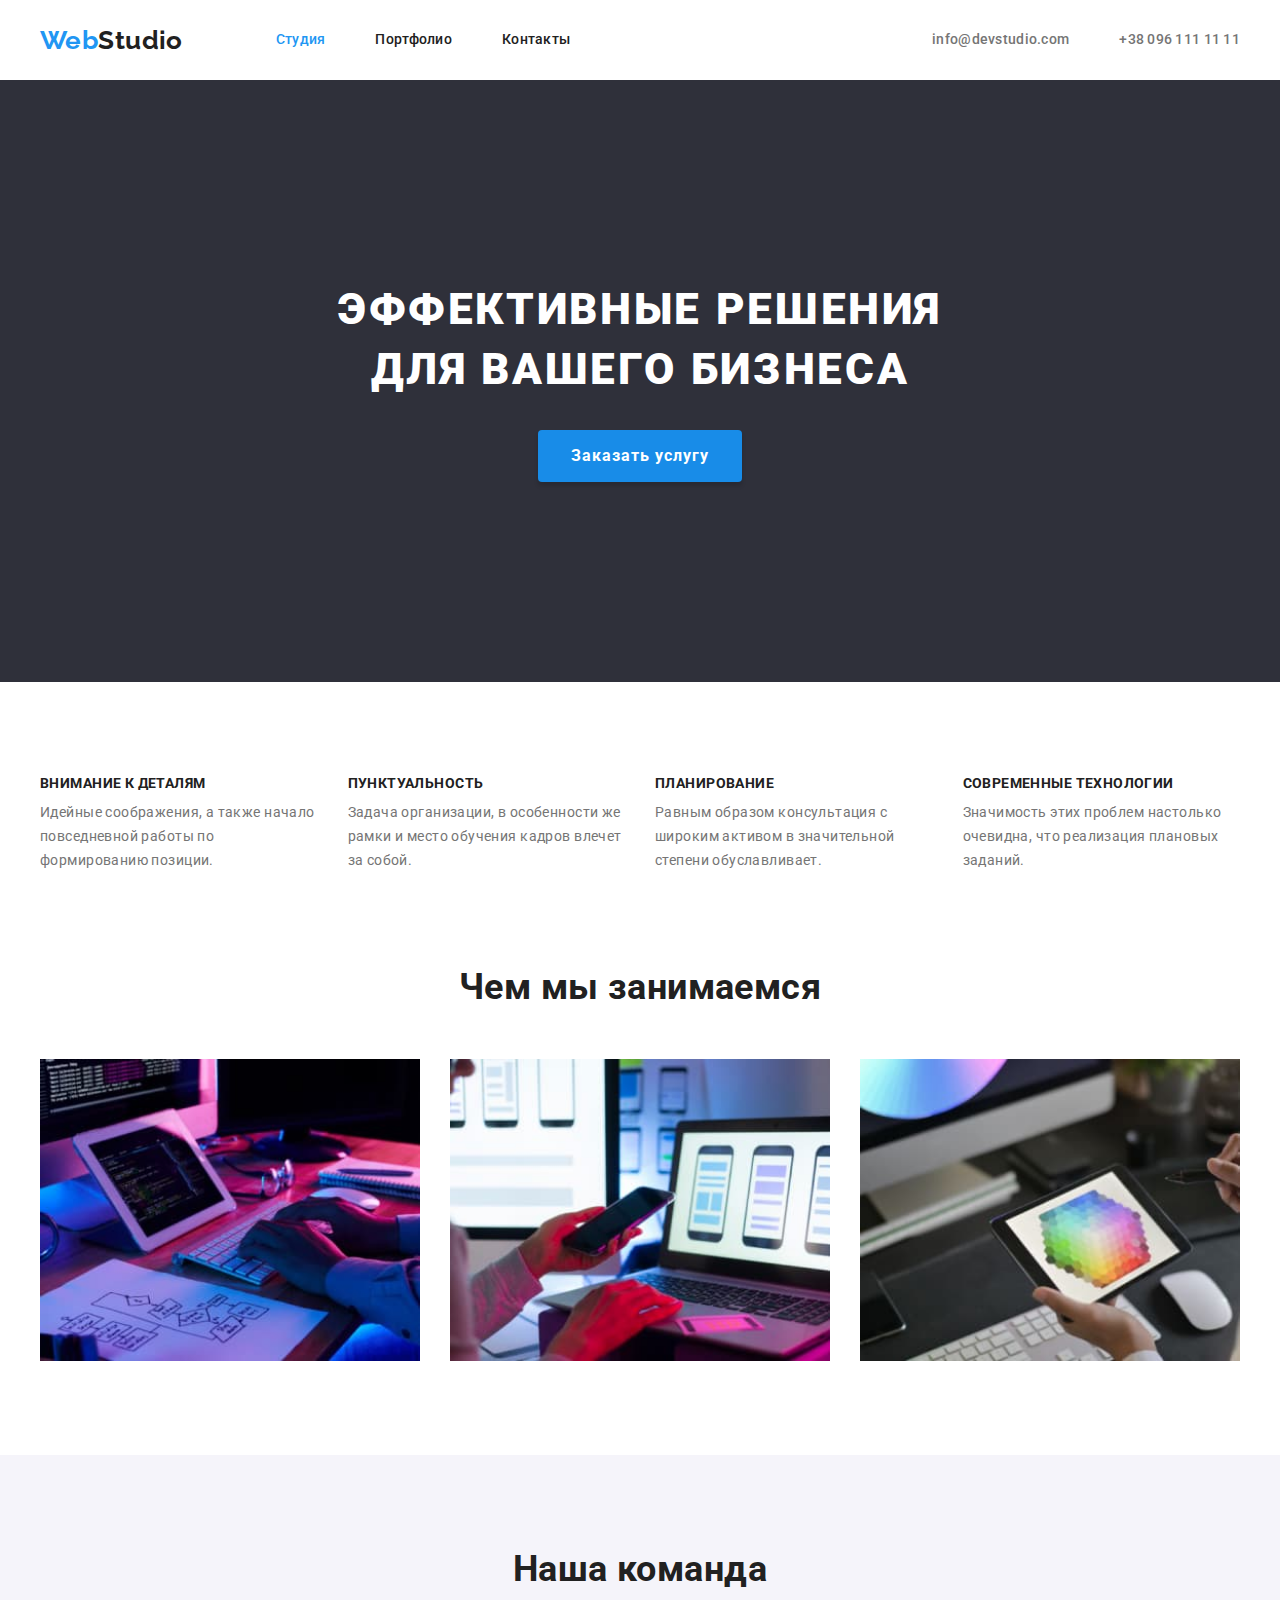
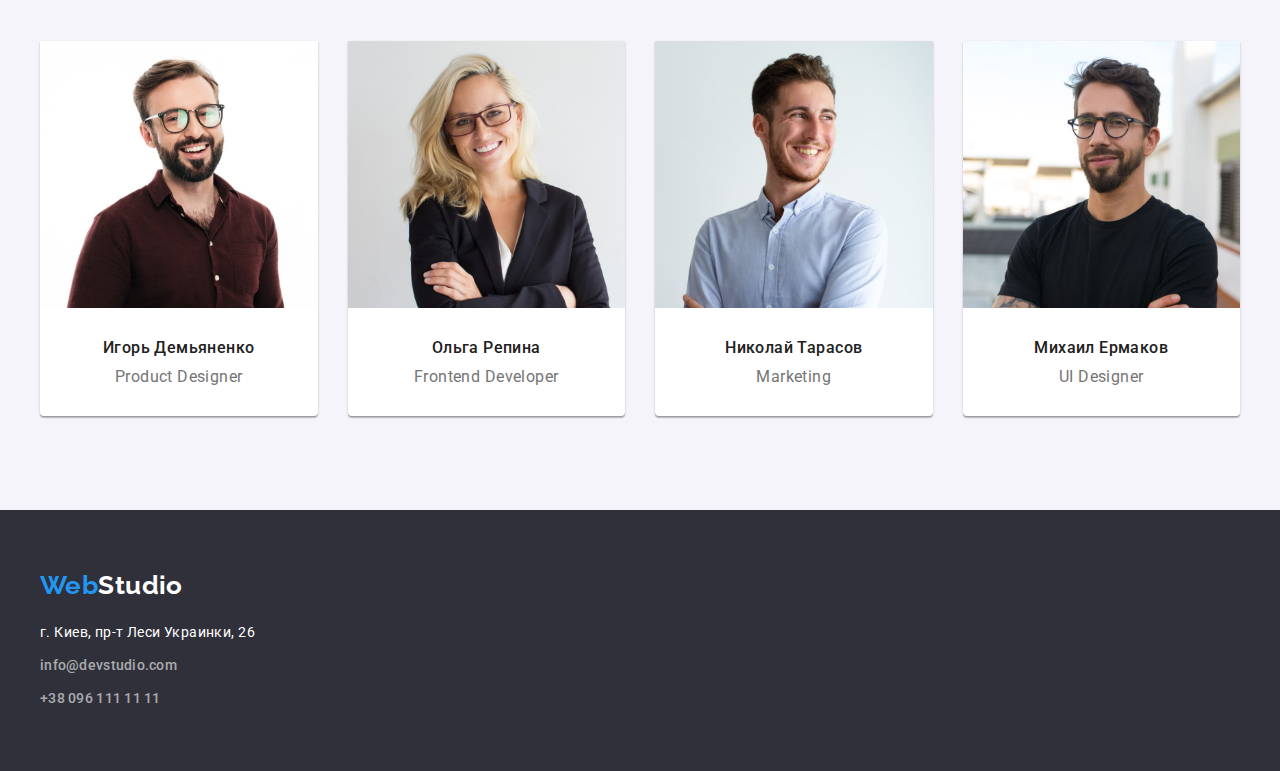
==== index.html @ 7bc61f2e "Initial commit" ====
<!DOCTYPE html>
<html lang="ru">
  <head>
    <meta charset="UTF-8" />
    <meta http-equiv="X-UA-Compatible" content="IE=edge" />
    <meta name="viewport" content="width=device-width, initial-scale=1.0" />
    <title>WebStudio</title>
    <link
      rel="stylesheet"
      href="https://fonts.googleapis.com/css2?family=Raleway:wght@700&family=Roboto:wght@400;500;700;900&display=swap"
    />
    <link
      rel="stylesheet"
      href="https://cdnjs.cloudflare.com/ajax/libs/modern-normalize/1.1.0/modern-normalize.min.css"
    />

    <link rel="stylesheet" href="./css/styles.css" />
  </head>

  <body>
    <!-- Шапка сайта -->
    <header>
      <div class="container main-container">
        <nav class="main-nav">
          <a class="logo" href="./index.html"><span>Web</span>Studio</a>

          <ul class="site-nav list">
            <li class="item"><a class="link pointer studio" href="./index.html">Студия</a></li>
            <li class="item">
              <a class="link pointer" href="./portfolio.html">Портфолио</a>
            </li>
            <li class="item"><a class="link pointer" href="">Контакты</a></li>
          </ul>
        </nav>

        <ul class="auth-nav list">
          <li class="item">
            <a class="link pointer" href="mailto:info@devstudio.com">info@devstudio.com</a>
          </li>
          <li class="item">
            <a class="link pointer" href="tel:+380961111111">+38 096 111 11 11</a>
          </li>
        </ul>
      </div>
    </header>

    <main>
      <!-- Герой -->
      <section class="hero section">
        <div class="container">
          <h1 class="hero-title">Эффективные решения для вашего бизнеса</h1>
          <button class="button pointer button-order" type="button">Заказать услугу</button>
        </div>
      </section>

      <!-- Особенности нашей работы -->
      <section class="section-features section">
        <div class="container">
          <h2 class="section-title visually-hidden">Особенности нашей работы</h2>
          <ul class="features list list-container">
            <li class="features-container">
              <h3 class="features-title">Внимание к деталям</h3>
              <p class="features-text">
                Идейные соображения, а также начало повседневной работы по формированию позиции.
              </p>
            </li>
            <li class="features-container">
              <h3 class="features-title">Пунктуальность</h3>
              <p class="features-text">
                Задача организации, в особенности же рамки и место обучения кадров влечет за собой.
              </p>
            </li>
            <li class="features-container">
              <h3 class="features-title">Планирование</h3>
              <p class="features-text">
                Равным образом консультация с широким активом в значительной степени обуславливает.
              </p>
            </li>
            <li class="features-container">
              <h3 class="features-title">Современные технологии</h3>
              <p class="features-text">
                Значимость этих проблем настолько очевидна, что реализация плановых заданий.
              </p>
            </li>
          </ul>
        </div>
      </section>

      <!-- Чем мы занимаемся -->
      <section class="section-activity section">
        <div class="container">
          <h2 class="section-title">Чем мы занимаемся</h2>
          <ul class="list activity-list">
            <li class="img-activity">
              <img
                src="./images/about/foto-1.jpg"
                alt="Человек печатает код на ноутбуке"
                width="370"
                height="294"
              />
            </li>
            <li class="img-activity">
              <img
                src="./images/about/foto-2.jpg"
                alt="Человек разрабатывает дизайн для мобильных приложений"
                width="370"
                height="294"
              />
            </li>
            <li class="img-activity">
              <img
                src="./images/about/foto-3.jpg"
                alt="Человек выбирает цвет на палитре"
                width="370"
                height="294"
              />
            </li>
          </ul>
        </div>
      </section>

      <!-- Наша команда -->
      <section class="section-team section">
        <div class="container">
          <h2 class="section-title">Наша команда</h2>
          <ul class="team list list-team">
            <li class="team-card">
              <img
                class="team-img"
                src="./images/team/igor.jpg"
                alt="Игорь Демьяненко"
                width="270"
                height="260"
              />
              <h3 class="team-title">Игорь Демьяненко</h3>
              <p class="team-text" lang="en">Product Designer</p>
            </li>
            <li class="team-card">
              <img
                class="team-img"
                src="./images/team/olga.jpg"
                alt="Ольга Репина"
                width="270"
                height="260"
              />
              <h3 class="team-title">Ольга Репина</h3>
              <p class="team-text" lang="en">Frontend Developer</p>
            </li>
            <li class="team-card">
              <img
                class="team-img"
                src="./images/team/nikolay.jpg"
                alt="Николай Тарасов"
                width="270"
                height="260"
              />
              <h3 class="team-title">Николай Тарасов</h3>
              <p class="team-text" lang="en">Marketing</p>
            </li>
            <li class="team-card">
              <img
                class="team-img"
                src="./images/team/mihail.jpg"
                alt="Михаил Ермаков"
                width="270"
                height="260"
              />
              <h3 class="team-title">Михаил Ермаков</h3>
              <p class="team-text" lang="en">UI Designer</p>
            </li>
          </ul>
        </div>
      </section>
    </main>
    <!-- Футер -->
    <footer class="footer">
      <div class="container">
        <a class="logo footer" href="./index.html"><span>Web</span>Studio</a>
        <address>
          <ul class="list">
            <li class="list-item">
              <a
                class="link pointer footer-adress"
                href="https://goo.gl/maps/1aV7GLh5moSTKQaL6"
                target="_blank"
                rel="noopener noreferrer"
                >г. Киев, пр-т Леси Украинки, 26</a
              >
            </li>
            <li class="auth-nav list-item">
              <a class="link pointer footer-mail" href="mailto:info@devstudio.com"
                >info@devstudio.com</a
              >
            </li>
            <li class="auth-nav list-item">
              <a class="link pointer footer-tel" href="tel:+380961111111">+38 096 111 11 11</a>
            </li>
          </ul>
        </address>
      </div>
    </footer>
  </body>
</html>
---- css/styles.css ----
reset html {
    box-sizing: border-box;
}

*,
*::after,
*::before {
    box-sizing: inherit;
}

/* Стили для обнуления верхних отступов у элементов */
h1,
h2,
h3,
h4,
h5,
h6,
p {
    margin-top: 0;
}

/* Класс для обнуления базовых свойств у списков (ul) */
.list {
    list-style: none;
    padding-left: 0;
    margin: 0;
}

/* Класс для обнуления базовых свойств у ссылок */
.link {
    text-decoration: none;
    color: inherit;
}

/* Свойства для корректного отображения картинок */
img {
    display: block;
    width: 100%;
    height: auto;
}

/* Свойства для обнуления курсива у address */

address {
    font-style: inherit;
}



:root {
    --brand-color: #2196F3;
    --background-color: #ffffff;
    --text-color: #212121;
    --paragraph-color: #757575;
}

body {
    color: var(--text-color);
    background-color: var(--background-color);
    font-family: Roboto, sans-serif;
    font-size: 14px;
    letter-spacing: 0.03em;
}

.visually-hidden {
  position: absolute;
  width: 1px;
  height: 1px;
  margin: -1px;
  border: 0;
  padding: 0;
  
  white-space: nowrap;
  clip-path: inset(100%);
  clip: rect(0 0 0 0);
  overflow: hidden;
}

.container {
    margin-left: auto;
    margin-right: auto;
    width: 1200px;    
    padding-left: 15px;
    padding-right: 15px;
}

/* Navigation */
.link,
.logo {
    text-decoration: none;
}

.logo > span {
    color: var(--brand-color)
}

.logo {
    color: var(--text-color);

    font-family: Raleway, sans-serif;
    font-weight: 700;
    font-size: 26px;
    line-height: 1.19;
}

.main-nav .logo {
    margin-right: 93px;
}

.site-nav,
.auth-nav {
    display: flex;
}

.auth-nav {
    margin-left: auto;
}

.site-nav .item,
.auth-nav .item {
    margin-right: 50px;
}

.site-nav .item:last-child,
.auth-nav .item:last-child {
    margin-right: 0;
}

.main-nav,
.main-container {
    display: flex;
    align-items: center;
}

.main-container {
    align-items: center;
}


.site-nav .link,
.auth-nav .link {
    color: var(--text-color);

    font-weight: 500;
    line-height: 1.14;
    letter-spacing: 0.02em;
}

.site-nav .link,
.auth-nav .link {
    display: block;
    padding-top: 32px;
    padding-bottom: 32px;
}

.auth-nav .link {
    color: var(--paragraph-color);
}

.site-nav .studio {
    color: var(--brand-color)
}

.site-nav .link:hover,
.site-nav .link:focus,
.auth-nav .link:hover,
.auth-nav .link:focus {
    color: var(--brand-color)
}


/* Section Hero */
.section {
    padding-top: 94px;
    padding-bottom: 94px;
}

.hero {
    color: var(--background-color);
    background-color: #2F303A;
    text-align: center;
    padding: 200px 0;
}

.hero-title {
    padding-bottom: 0;
    width: 693px;
    margin-left: auto;
    margin-right: auto;
    margin-top: 0;
    margin-bottom: 30px;

    font-weight: 900;
    font-size: 44px;
    line-height: 1.36;
    letter-spacing: 0.06em;
    text-transform: uppercase;
}

.hero .button:hover,
.hero .button:focus {
    background-color: var(--brand-color);
}

.button-order {
    font-family: inherit;
    font-weight: 700;
    font-size: 16px;
    line-height: 1.87;
    display: flex;
    align-items: center;
    text-align: center;
    letter-spacing: 0.06em;
    color: var(--background-color);
    background-color: #188CE8;

    box-shadow: 0px 4px 4px rgba(0, 0, 0, 0.15);
    border-radius: 4px;

    padding: 10px 32px;
    display: inline-block;
    border: 1px solid transparent;
}


.button:focus,
.button:hover {
    cursor: pointer;
}

/* Section features*/
.fetures.list {
    display: flex;
    flex-wrap: wrap;
}

.features-container {
    margin-right: 30px;
    width: calc((100% - 90px) / 4);
}

.list-container {
    display: flex;
    align-items: center;
}

.features-container:nth-child(4n) {
    margin-right: 0;
}

.section-title {
    color: var(--text-color);
    font-weight: 700;
    font-size: 36px;
    line-height: 1.16;
    text-align: center;

    margin-top: 0;
    margin-bottom: 50px;
}

.features-title {
    font-size: 14px;
    font-weight: 700;
    line-height: 1.14;
    text-transform: uppercase;

    margin-top: 0;
    margin-bottom: 10px;
}

.features-text {
    color: var(--paragraph-color);
    line-height: 1.71;

    margin-top: 0;
    margin-bottom: 0;
}

/* Section activity */
.section-activity {
    padding-top: 0;
    padding-bottom: 94px;
}

.activity-list {
    display: flex;
    flex-wrap: wrap;
}

.img-activity {
    margin-right: 30px;
    width: calc((100% - 60px) / 3);
}

.img-activity:nth-child(3n) {
    margin-right: 0;
}

/* Section Team */
.section-team {
    background-color: #F5F4FA;
}

.list-team {
    display: flex;
    flex-wrap: wrap;
}

.team-card {
    margin-right: 30px;
    width: calc((100% - 90px) / 4);
    box-shadow: 0px 1px 3px rgba(0, 0, 0, 0.12), 0px 1px 1px rgba(0, 0, 0, 0.14), 0px 2px 1px rgba(0, 0, 0, 0.2);
    border-radius: 0px 0px 4px 4px;
    background: #FFFFFF;
}

.team-card:nth-child(4n) {
    margin-right: 0;
}

.team-text {
    color: var(--paragraph-color);
    font-size: 16px;
    line-height: 1.19;
    text-align: center;

    margin-top: 0;
    margin-bottom: 30px;
}

.team-title {
    font-weight: 500;
    font-size: 16px;
    line-height: 1.19;
    text-align: center;

    margin-top: 0;
    margin-bottom: 10px;
}

.team-img {
    margin-bottom: 30px;
}

/* Footer */
.footer {
    padding: 60px 0;
    background-color: #2F303A;
}

.list .footer-adress,
.list .footer-mail,
.list .footer-tel {
    font-style: normal;
    line-height: 1.71;
    display: inline-block;
    margin-bottom: 9px;
}

.logo.footer {
    color: var(--background-color);
    display: inline-block;
    padding: 0;
    margin-bottom: 20px;
}

.footer-adress {
    color: var(--background-color);
}

.list-item:not(:last-child) {
    margin-bottom: 9px;
}

.list-item .link {
    margin-bottom: 0;
}

.list-item .link {
    padding: 0;
}

.auth-nav .footer-tel,
.auth-nav .footer-mail {
    color: rgba(255, 255, 255, 0.6);
}


/* PORTFOLIO */
.site-nav .portfolio {
    color: var(--brand-color);
}

.portfolio .button {
    font-family: inherit;
    font-weight: 500;
     font-size: 16px;
    line-height: 1.62;
    text-align: center;
    color: var(--text-color);
    background-color: #F5F4FA;

    display: inline-block;
    border-radius: 4px;
    padding: 6px 22px;
    border: 1px solid transparent;
}

.portfolio .button:hover,
.portfolio .button:focus {
    background-color: var(--brand-color);
    color: var(--background-color);
}

.portfolio .all {
    color: var(--background-color);
    background-color: var(--brand-color);

    box-shadow: 0px 3px 1px rgba(0, 0, 0, 0.1), 0px 1px 2px rgba(0, 0, 0, 0.08), 0px 2px 2px rgba(0, 0, 0, 0.12);
    border-radius: 4px;
}

.portfolio-nav {
    display: flex;
    margin-bottom: 50px;
    justify-content: center;
}

.btn-container {
    margin-right: 8px;
}

.btn-container:last-child {
    margin-right: 0;
}

/* Section porfolio works */
.works-list {
    display: flex;
    flex-wrap: wrap;
}

.flex-element {
    width: calc((100% - 60px - 12px) / 3);
    height: 404px;
    margin-bottom: 30px;
    margin-right: 30px;
    border: 1px solid #EEEEEE;
}

.flex-element:nth-child(3n) {
    margin-right: 0;
}

.flex-element:nth-last-child(-n+3) {
    margin-bottom: 0;
} 

.works-img {
    margin-bottom: 20px;
}

.works-link {
    text-decoration: none;
}

.works-title {
    color: var(--text-color);
    font-weight: 700;
    font-size: 18px;
    line-height: 2.0;
    letter-spacing: 0.06em;

    margin-top: 0;
    margin-bottom: 4px;
    margin-left: 24px;
}

.works-text {
    color: var(--paragraph-color);
    font-size: 16px;
    line-height: 1.88;

    margin-top: 0;
    margin-bottom: 20px;
    margin-left: 24px;
}
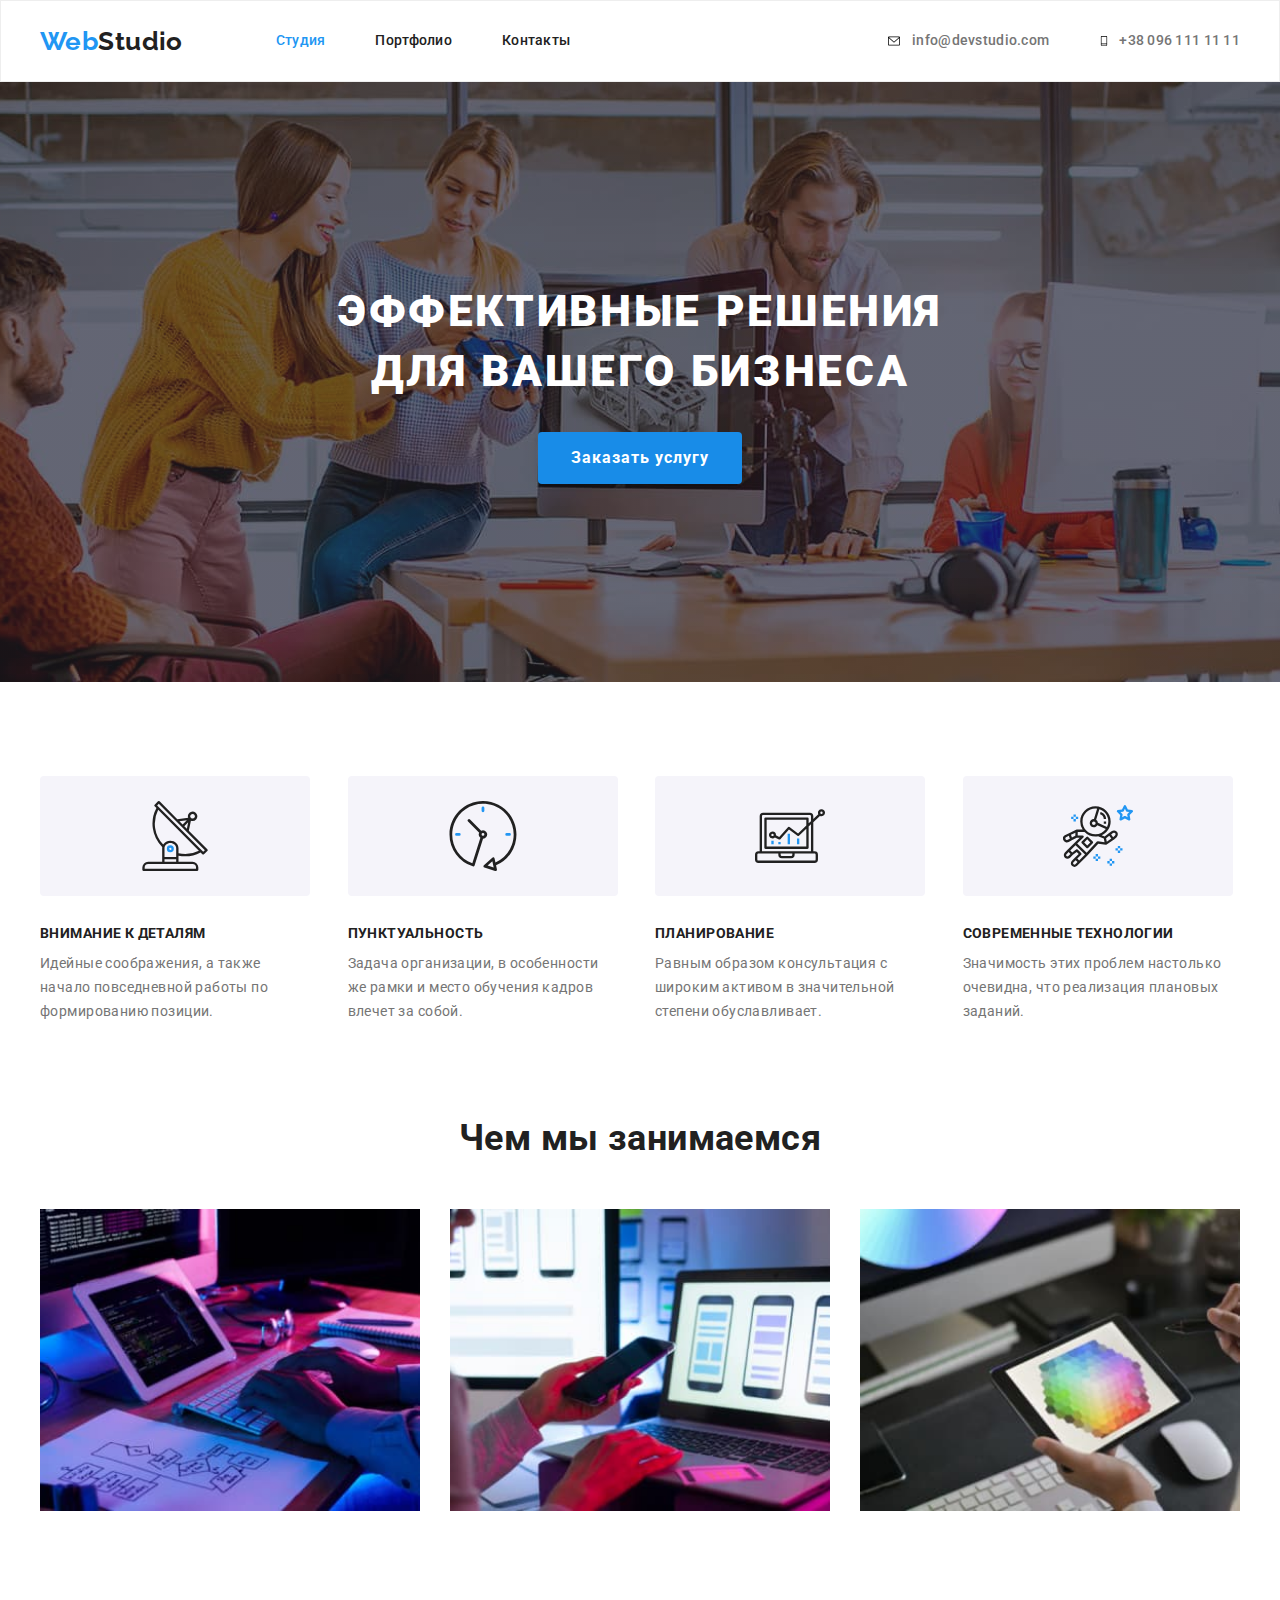
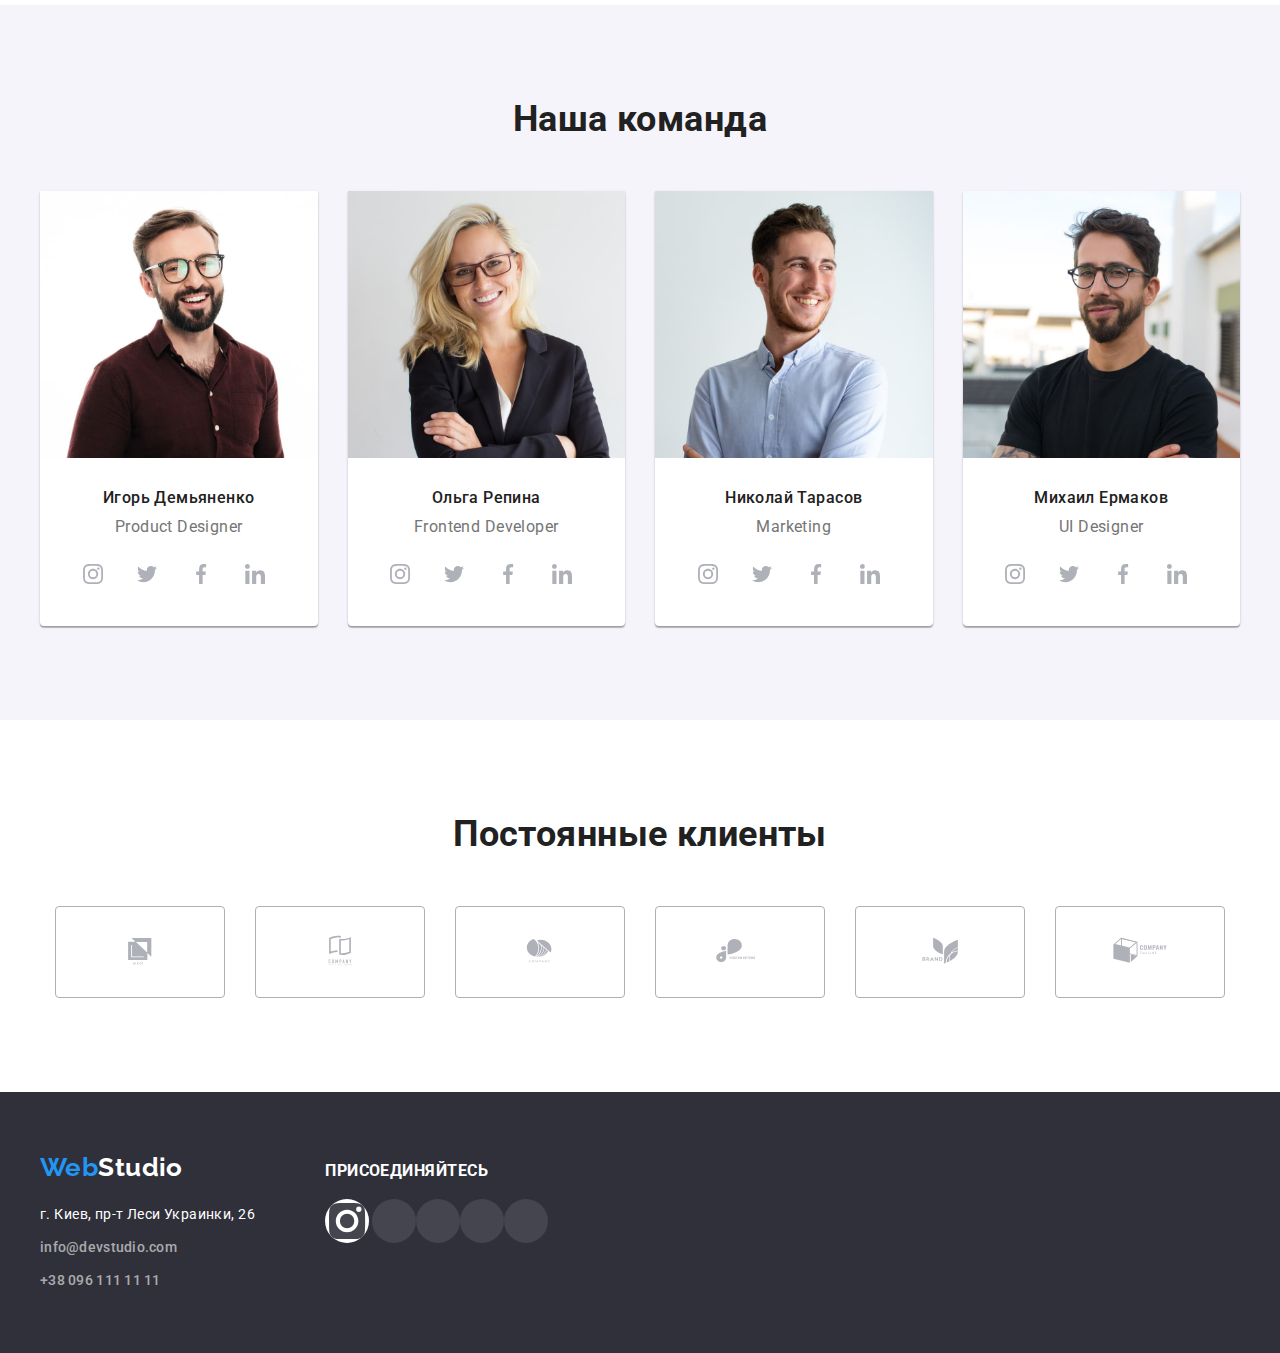
==== commit 16fbe5ee: "in process" ====
--- a/index.html
+++ b/index.html
@@ -19,7 +19,7 @@
 
   <body>
     <!-- Шапка сайта -->
-    <header>
+    <header class="header">
       <div class="container main-container">
         <nav class="main-nav">
           <a class="logo" href="./index.html"><span>Web</span>Studio</a>
@@ -35,10 +35,20 @@
 
         <ul class="auth-nav list">
           <li class="item">
-            <a class="link pointer" href="mailto:info@devstudio.com">info@devstudio.com</a>
+            <div class="header-icon">
+              <svg class="icon-header" width="16" height="12">
+                <use href="./images/sprite.svg#icon-envelope"></use>
+              </svg>
+              <a class="link pointer" href="mailto:info@devstudio.com">info@devstudio.com</a>
+            </div>
           </li>
           <li class="item">
-            <a class="link pointer" href="tel:+380961111111">+38 096 111 11 11</a>
+            <div class="header-icon">
+              <svg class="icon-header phone" width="10" height="16">
+                <use href="./images/sprite.svg#icon-phone"></use>
+              </svg>
+              <a class="link pointer" href="tel:+380961111111">+38 096 111 11 11</a>
+            </div>
           </li>
         </ul>
       </div>
@@ -58,30 +68,68 @@
         <div class="container">
           <h2 class="section-title visually-hidden">Особенности нашей работы</h2>
           <ul class="features list list-container">
-            <li class="features-container">
-              <h3 class="features-title">Внимание к деталям</h3>
-              <p class="features-text">
-                Идейные соображения, а также начало повседневной работы по формированию позиции.
-              </p>
-            </li>
-            <li class="features-container">
-              <h3 class="features-title">Пунктуальность</h3>
-              <p class="features-text">
-                Задача организации, в особенности же рамки и место обучения кадров влечет за собой.
-              </p>
-            </li>
-            <li class="features-container">
-              <h3 class="features-title">Планирование</h3>
-              <p class="features-text">
-                Равным образом консультация с широким активом в значительной степени обуславливает.
-              </p>
-            </li>
-            <li class="features-container">
-              <h3 class="features-title">Современные технологии</h3>
-              <p class="features-text">
-                Значимость этих проблем настолько очевидна, что реализация плановых заданий.
-              </p>
-            </li>
+            <div class="features-block">
+              <div class="icon-container">
+                <svg class="icon-features" width="70" height="70">
+                  <use href="./images/sprite.svg#icon-features-1"></use>
+                </svg>
+              </div>
+              <div class="text-container">
+                <li class="icon-attention features-container">
+                  <h3 class="features-title">Внимание к деталям</h3>
+                  <p class="features-text">
+                    Идейные соображения, а также начало повседневной работы по формированию позиции.
+                  </p>
+                </li>
+              </div>
+            </div>
+            <div class="features-block">
+              <div class="icon-container">
+                <svg class="icon-features" width="70" height="70">
+                  <use href="./images/sprite.svg#icon-features-2"></use>
+                </svg>
+              </div>
+              <div class="text-container">
+                <li class="icon-punctuality features-container">
+                  <h3 class="features-title">Пунктуальность</h3>
+                  <p class="features-text">
+                    Задача организации, в особенности же рамки и место обучения кадров влечет за
+                    собой.
+                  </p>
+                </li>
+              </div>
+            </div>
+            <div class="features-block">
+              <div class="icon-container">
+                <svg class="icon-features" width="70" height="70">
+                  <use href="./images/sprite.svg#icon-features-3"></use>
+                </svg>
+              </div>
+              <div class="text-container">
+                <li class="icon-planning features-container">
+                  <h3 class="features-title">Планирование</h3>
+                  <p class="features-text">
+                    Равным образом консультация с широким активом в значительной степени
+                    обуславливает.
+                  </p>
+                </li>
+              </div>
+            </div>
+            <div class="features-block">
+              <div class="icon-container">
+                <svg class="icon-features" width="70" height="70">
+                  <use href="./images/sprite.svg#icon-features-4"></use>
+                </svg>
+              </div>
+              <div class="text-container">
+                <li class="icon-technology features-container">
+                  <h3 class="features-title">Современные технологии</h3>
+                  <p class="features-text">
+                    Значимость этих проблем настолько очевидна, что реализация плановых заданий.
+                  </p>
+                </li>
+              </div>
+            </div>
           </ul>
         </div>
       </section>
@@ -134,7 +182,44 @@
               />
               <h3 class="team-title">Игорь Демьяненко</h3>
               <p class="team-text" lang="en">Product Designer</p>
-            </li>
+              <ul class="list social-list">
+                <div class="social-links">
+                  <svg class="icon-social" width="20" height="20">
+                    <use href="./images/sprite.svg#icon-instagram"></use>
+                  </svg>
+                  <li class="instagram" aria-label="instagram">
+                    <a href=""></a>
+                  </li>
+                </div>
+                <div class="social-links">
+                  <svg class="icon-social" width="20" height="20">
+                    <use href="./images/sprite.svg#icon-twitter"></use>
+                  </svg>
+                  <li class="twitter" aria-label="twitter">
+                    <a href=""></a>
+                  </li>
+                </div>
+                <div class="social-links">
+                  <svg class="icon-social" width="20" height="20">
+                    <use href="./images/sprite.svg#icon-facebook"></use>
+                  </svg>
+
+                  <li class="facebook" aria-label="facebook">
+                    <a href=""></a>
+                  </li>
+                </div>
+                <div class="social-links">
+                  <svg class="icon-social" width="20" height="20">
+                    <use href="./images/sprite.svg#icon-linkedin"></use>
+                  </svg>
+
+                  <li class="linkedin" aria-label="linkedin">
+                    <a href=""></a>
+                  </li>
+                </div>
+              </ul>
+            </li>
+
             <li class="team-card">
               <img
                 class="team-img"
@@ -145,58 +230,265 @@
               />
               <h3 class="team-title">Ольга Репина</h3>
               <p class="team-text" lang="en">Frontend Developer</p>
-            </li>
+              <ul class="list social-list">
+                <div class="social-links">
+                  <svg class="icon-social" width="20" height="20">
+                    <use href="./images/sprite.svg#icon-instagram"></use>
+                  </svg>
+
+                  <li class="instagram" aria-label="instagram">
+                    <a href=""></a>
+                  </li>
+                </div>
+                <div class="social-links">
+                  <svg class="icon-social" width="20" height="20">
+                    <use href="./images/sprite.svg#icon-twitter"></use>
+                  </svg>
+
+                  <li class="twitter" aria-label="twitter">
+                    <a href=""></a>
+                  </li>
+                </div>
+                <div class="social-links">
+                  <svg class="icon-social" width="20" height="20">
+                    <use href="./images/sprite.svg#icon-facebook"></use>
+                  </svg>
+                  <li class="facebook" aria-label="facebook">
+                    <a href=""></a>
+                  </li>
+                </div>
+                <div class="social-links">
+                  <svg class="icon-social" width="20" height="20">
+                    <use href="./images/sprite.svg#icon-linkedin"></use>
+                  </svg>
+
+                  <li class="linkedin" aria-label="linkedin">
+                    <a href=""></a>
+                  </li>
+                </div>
+              </ul>
+            </li>
+
             <li class="team-card">
               <img
                 class="team-img"
                 src="./images/team/nikolay.jpg"
-                alt="Николай Тарасов"
+                alt="Ольга Репина"
                 width="270"
                 height="260"
               />
               <h3 class="team-title">Николай Тарасов</h3>
               <p class="team-text" lang="en">Marketing</p>
-            </li>
+              <ul class="list social-list">
+                <div class="social-links">
+                  <svg class="icon-social" width="20" height="20">
+                    <use href="./images/sprite.svg#icon-instagram"></use>
+                  </svg>
+
+                  <li class="instagram" aria-label="instagram">
+                    <a href=""></a>
+                  </li>
+                </div>
+                <div class="social-links">
+                  <svg class="icon-social" width="20" height="20">
+                    <use href="./images/sprite.svg#icon-twitter"></use>
+                  </svg>
+
+                  <li class="twitter" aria-label="twitter">
+                    <a href=""></a>
+                  </li>
+                </div>
+                <div class="social-links">
+                  <svg class="icon-social" width="20" height="20">
+                    <use href="./images/sprite.svg#icon-facebook"></use>
+                  </svg>
+                  <li class="facebook" aria-label="facebook">
+                    <a href=""></a>
+                  </li>
+                </div>
+                <div class="social-links">
+                  <svg class="icon-social" width="20" height="20">
+                    <use href="./images/sprite.svg#icon-linkedin"></use>
+                  </svg>
+
+                  <li class="linkedin" aria-label="linkedin">
+                    <a href=""></a>
+                  </li>
+                </div>
+              </ul>
+            </li>
+
             <li class="team-card">
               <img
                 class="team-img"
                 src="./images/team/mihail.jpg"
-                alt="Михаил Ермаков"
+                alt="Ольга Репина"
                 width="270"
                 height="260"
               />
               <h3 class="team-title">Михаил Ермаков</h3>
               <p class="team-text" lang="en">UI Designer</p>
-            </li>
+              <ul class="list social-list">
+                <div class="social-links">
+                  <svg class="icon-social" width="20" height="20">
+                    <use href="./images/sprite.svg#icon-instagram"></use>
+                  </svg>
+
+                  <li class="instagram" aria-label="instagram">
+                    <a href=""></a>
+                  </li>
+                </div>
+                <div class="social-links">
+                  <svg class="icon-social" width="20" height="20">
+                    <use href="./images/sprite.svg#icon-twitter"></use>
+                  </svg>
+
+                  <li class="twitter" aria-label="twitter">
+                    <a href=""></a>
+                  </li>
+                </div>
+                <div class="social-links">
+                  <svg class="icon-social" width="20" height="20">
+                    <use href="./images/sprite.svg#icon-facebook"></use>
+                  </svg>
+                  <li class="facebook" aria-label="facebook">
+                    <a href=""></a>
+                  </li>
+                </div>
+                <div class="social-links">
+                  <svg class="icon-social" width="20" height="20">
+                    <use href="./images/sprite.svg#icon-linkedin"></use>
+                  </svg>
+
+                  <li class="linkedin" aria-label="linkedin">
+                    <a href=""></a>
+                  </li>
+                </div>
+              </ul>
+            </li>
+          </ul>
+        </div>
+      </section>
+
+      <!-- Section regular customers -->
+      <section class="section-customers section">
+        <div class="container">
+          <h2 class="section-title">Постоянные клиенты</h2>
+          <ul class="list">
+            <div class="customers-all">
+              <div class="customers-block">
+                <li class="customers">
+                  <svg class="icon-customers" width="106" height="60">
+                    <use href="./images/sprite.svg#icon-customers-1"></use>
+                  </svg>
+                  <a href=""></a>
+                </li>
+              </div>
+
+              <div class="customers-block">
+                <li class="customers">
+                  <svg class="icon-customers" width="106" height="60">
+                    <use href="./images/sprite.svg#icon-customers-2"></use>
+                  </svg>
+
+                  <a href=""></a>
+                </li>
+              </div>
+
+              <div class="customers-block">
+                <li class="customers">
+                  <svg class="icon-customers" width="106" height="60">
+                    <use href="./images/sprite.svg#icon-customers-3"></use>
+                  </svg>
+
+                  <a href=""></a>
+                </li>
+              </div>
+
+              <div class="customers-block">
+                <li class="customers">
+                  <svg class="icon-customers" width="106" height="60">
+                    <use href="./images/sprite.svg#icon-customers-4"></use>
+                  </svg>
+                  <a href=""></a>
+                </li>
+              </div>
+
+              <div class="customers-block">
+                <li class="customers">
+                  <svg class="icon-customers" width="106" height="60">
+                    <use href="./images/sprite.svg#icon-customers-5"></use>
+                  </svg>
+                  <a href=""> </a>
+                </li>
+              </div>
+
+              <div class="customers-block">
+                <li class="customers">
+                  <svg class="icon-customers" width="106" height="60">
+                    <use href="./images/sprite.svg#icon-customers-6"></use>
+                  </svg>
+
+                  <a href=""></a>
+                </li>
+              </div>
+            </div>
           </ul>
         </div>
       </section>
     </main>
+
     <!-- Футер -->
     <footer class="footer">
       <div class="container">
-        <a class="logo footer" href="./index.html"><span>Web</span>Studio</a>
-        <address>
-          <ul class="list">
-            <li class="list-item">
-              <a
-                class="link pointer footer-adress"
-                href="https://goo.gl/maps/1aV7GLh5moSTKQaL6"
-                target="_blank"
-                rel="noopener noreferrer"
-                >г. Киев, пр-т Леси Украинки, 26</a
-              >
-            </li>
-            <li class="auth-nav list-item">
-              <a class="link pointer footer-mail" href="mailto:info@devstudio.com"
-                >info@devstudio.com</a
-              >
-            </li>
-            <li class="auth-nav list-item">
-              <a class="link pointer footer-tel" href="tel:+380961111111">+38 096 111 11 11</a>
-            </li>
-          </ul>
-        </address>
+        <div class="contacts-footer">
+          <div class="contacts">
+            <a class="logo footer" href="./index.html"><span>Web</span>Studio</a>
+            <address>
+              <ul class="list">
+                <li class="list-item">
+                  <a
+                    class="link pointer footer-adress"
+                    href="https://goo.gl/maps/1aV7GLh5moSTKQaL6"
+                    target="_blank"
+                    rel="noopener noreferrer"
+                    >г. Киев, пр-т Леси Украинки, 26</a
+                  >
+                </li>
+                <li class="auth-nav list-item">
+                  <a class="link pointer footer-mail" href="mailto:info@devstudio.com"
+                    >info@devstudio.com</a
+                  >
+                </li>
+                <li class="auth-nav list-item">
+                  <a class="link pointer footer-tel" href="tel:+380961111111">+38 096 111 11 11</a>
+                </li>
+              </ul>
+            </address>
+          </div>
+          <div class="social">
+            <h3 class="footer-title">присоединяйтесь</h3>
+            <ul class="list">
+              <div class="footer-all-icons">
+                <div class="footer-block">
+                  <svg class="icon-footer">
+                    <use href="./images/sprite.svg#icon-instagram2"></use>
+                  </svg>
+                  <li class="icon-footer"><a href=""></a></li>
+                </div>
+                <div class="footer-block">
+                  <li class="icon-footer"><a href=""></a></li>
+                </div>
+                <div class="footer-block">
+                  <li class="icon-footer"><a href=""></a></li>
+                </div>
+                <div class="footer-block">
+                  <li class="icon-footer"><a href=""></a></li>
+                </div>
+              </div>
+            </ul>
+          </div>
+        </div>
       </div>
     </footer>
   </body>
--- a/css/styles.css
+++ b/css/styles.css
@@ -44,8 +44,6 @@
 address {
     font-style: inherit;
 }
-
-
 
 :root {
     --brand-color: #2196F3;
@@ -136,6 +134,10 @@
     align-items: center;
 }
 
+.header {
+    border: 1px solid #EEEEEE;
+}
+
 
 .site-nav .link,
 .auth-nav .link {
@@ -168,6 +170,22 @@
     color: var(--brand-color)
 }
 
+.icon-header {
+    margin-right: 10px;
+}
+
+.header-icon {
+    display: flex;
+    align-items: center;
+    cursor: pointer;
+}
+
+.icon-header:focus,
+.icon-header:hover {
+    fill: var(--brand-color);
+}
+
+
 
 /* Section Hero */
 .section {
@@ -179,7 +197,24 @@
     color: var(--background-color);
     background-color: #2F303A;
     text-align: center;
-    padding: 200px 0;
+    padding: 0;
+
+    background-image: linear-gradient(
+        to right,
+        rgba(47, 48, 58, 0.4),
+        rgba(47, 48, 58, 0.4)),
+    url('../images/hero/people.jpg');
+    max-width: 1600px;
+    height: 600px;
+    margin-left: auto;
+    margin-right: auto;
+    background-position: center;
+    background-repeat: no-repeat;
+    background-size: cover;
+}
+
+.hero .container {
+    padding: 200px 0 0 0 ;
 }
 
 .hero-title {
@@ -229,24 +264,38 @@
 }
 
 /* Section features*/
-.fetures.list {
+
+.features.list {
     display: flex;
     flex-wrap: wrap;
 }
 
-.features-container {
+.features-block {
     margin-right: 30px;
     width: calc((100% - 90px) / 4);
 }
 
-.list-container {
-    display: flex;
-    align-items: center;
-}
-
-.features-container:nth-child(4n) {
+
+.icon-container {
+    width: 270px;
+    height: 120px;
+    border-radius: 4px;
+    margin-bottom: 30px;
+    display: flex;
+    align-items: center;
+    justify-content: center;
+    background-color: #F5F4FA;
+}
+
+.text-container {
+    width: 270px;
+}
+
+
+.features-block:nth-child(4n) {
     margin-right: 0;
 }
+
 
 .section-title {
     color: var(--text-color);
@@ -277,6 +326,7 @@
     margin-bottom: 0;
 }
 
+
 /* Section activity */
 .section-activity {
     padding-top: 0;
@@ -326,7 +376,7 @@
     text-align: center;
 
     margin-top: 0;
-    margin-bottom: 30px;
+    margin-bottom: 16px;
 }
 
 .team-title {
@@ -342,6 +392,79 @@
 .team-img {
     margin-bottom: 30px;
 }
+
+.social-list {
+    display: flex;
+    align-items: center;
+    margin-bottom: 30px;
+    justify-content: center;
+}
+
+.social-links {
+    display: flex;
+    background-color: #ffffff;
+    border-radius: 50%;
+    width: 44px;
+    height: 44px;
+    margin-right: 10px;
+    cursor: pointer;
+    align-items: center;
+    justify-content: center;
+}
+
+.social-links:hover,
+.social-links:focus {
+    background-color: var(--brand-color);
+}
+
+.icon-social {
+    fill: #AFB1B8;
+}
+
+.icon-social:hover,
+.icon-social:focus {
+    fill: #ffffff;
+}
+
+
+/* Section customers */
+.customers-all {
+    display: flex;
+    align-items: center;
+    justify-content: center;
+}
+
+.customers-block {
+    box-sizing: border-box;
+    width: 170px;
+    height: 92px;
+    border: 1px solid #AFB1B8;
+    border-radius: 4px;
+    display: flex;
+    align-items: center;
+    justify-content: center; 
+    margin-right: 30px;
+    cursor: pointer;
+}
+
+.customers-block:hover,
+.customers-block:focus {
+    border: 1px solid var(--brand-color);
+}
+
+.icon-customers {
+    fill: #AFB1B8;
+}
+
+.icon-customers:focus,
+.icon-customers:hover {
+    fill: var(--brand-color);
+}
+
+.customers-block:last-child {
+    margin-right: 0;
+}
+
 
 /* Footer */
 .footer {
@@ -384,6 +507,63 @@
 .auth-nav .footer-tel,
 .auth-nav .footer-mail {
     color: rgba(255, 255, 255, 0.6);
+}
+
+.footer-title {
+    font-weight: 700;
+    line-height: 16px;
+    letter-spacing: 0.03em;
+    text-transform: uppercase;
+    color: #FFFFFF;
+    margin-bottom: 20px;
+}
+
+.footer-all-icons {
+    display: flex;
+    align-items: center;
+    justify-content: center;
+}
+
+.icon-footer {
+    background-color: rgba(255, 255, 255, 0.1);;
+    border-radius: 50%;
+    width: 44px;
+    height: 44px;
+    background-repeat: no-repeat;
+    background-position: center;
+    display: inline-flex;
+    justify-content: center;
+    cursor: pointer;
+}
+
+.icon-footer:nth-child(1) {
+    background-image: url('../images/footer/instagram2.svg');
+}
+
+.icon-footer:nth-child(2) {
+    background-image: url('../images/footer/twitter2.svg');
+}
+
+.icon-footer:nth-child(3) {
+    background-image: url('../images/footer/facebook2.svg');
+}
+
+.icon-footer:nth-child(4) {
+    background-image: url('../images/footer/linkedin2.svg');
+}
+
+.icon-footer:focus,
+.icon-footer:hover {
+    background-color: var(--brand-color);
+}
+
+.contacts-footer {
+    display: flex;
+    align-items:baseline;
+}
+
+.contacts {
+    margin-right: 70px;
 }
 
 
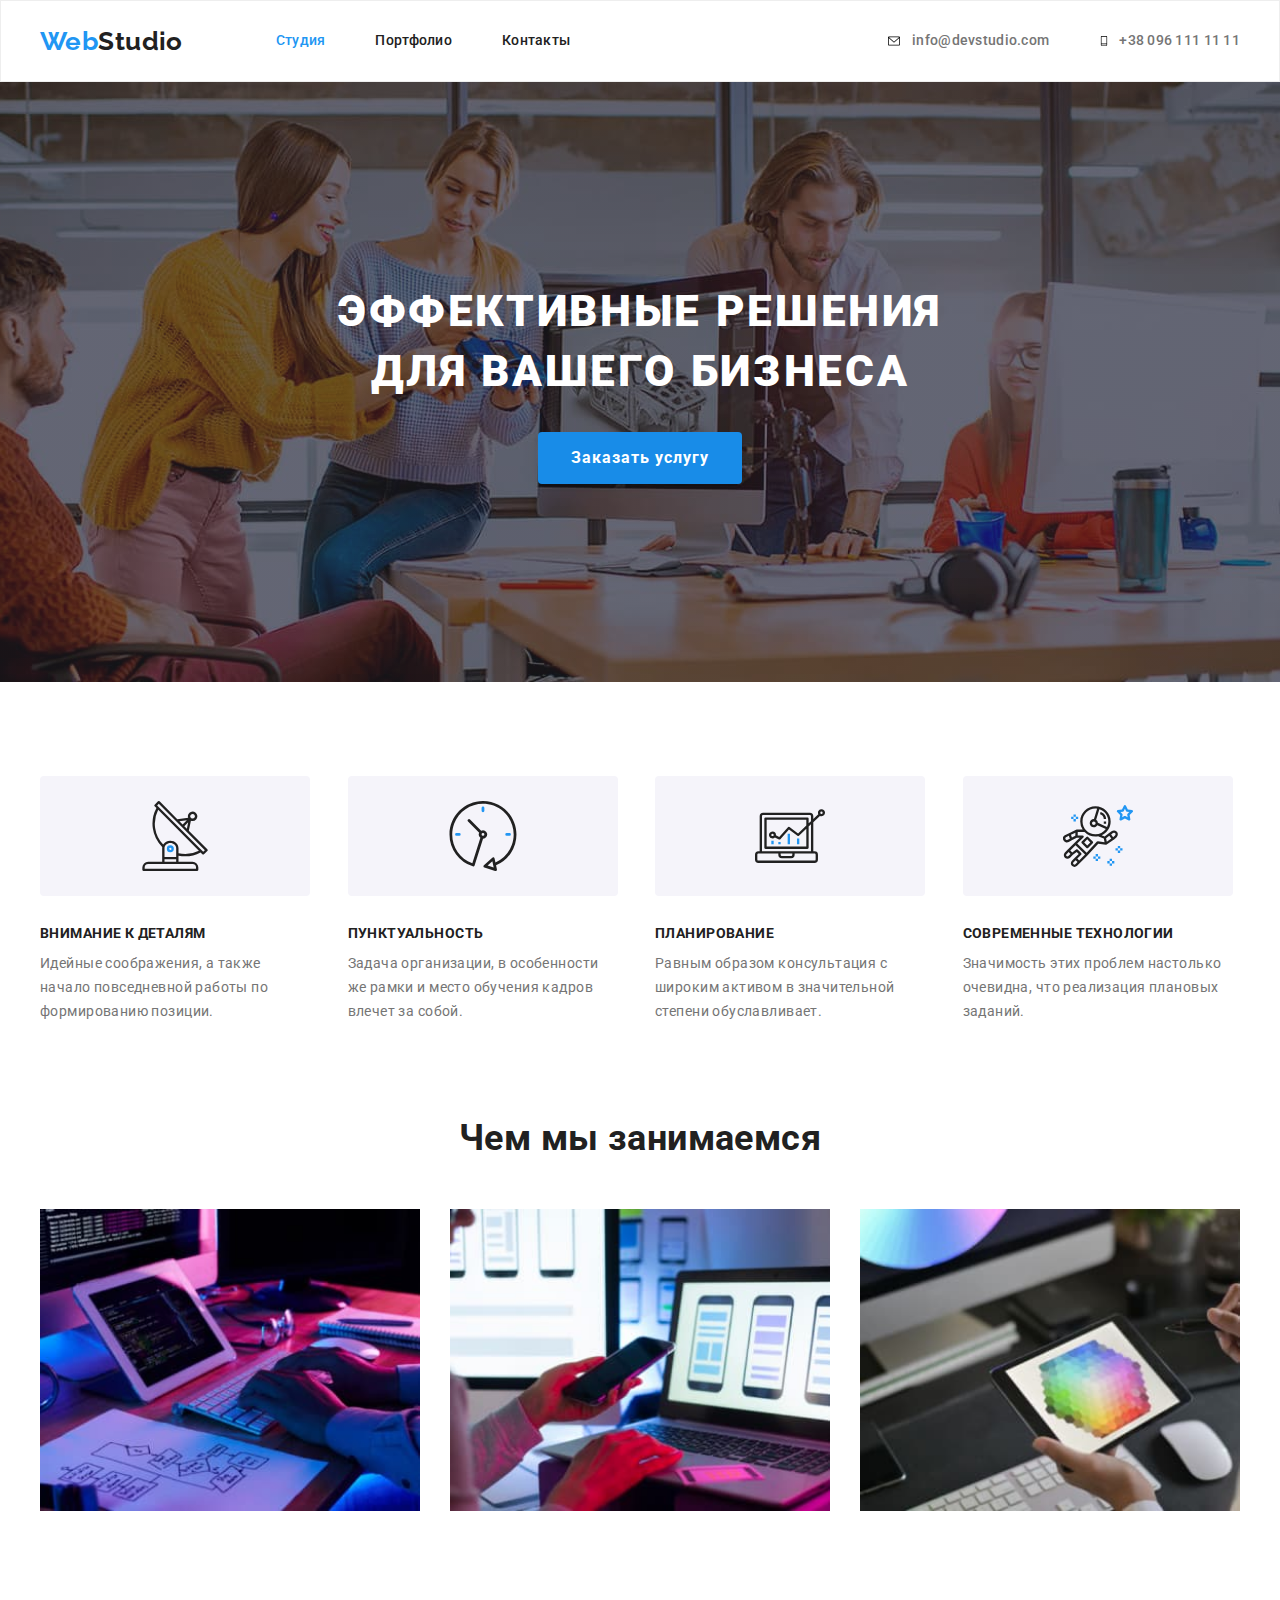
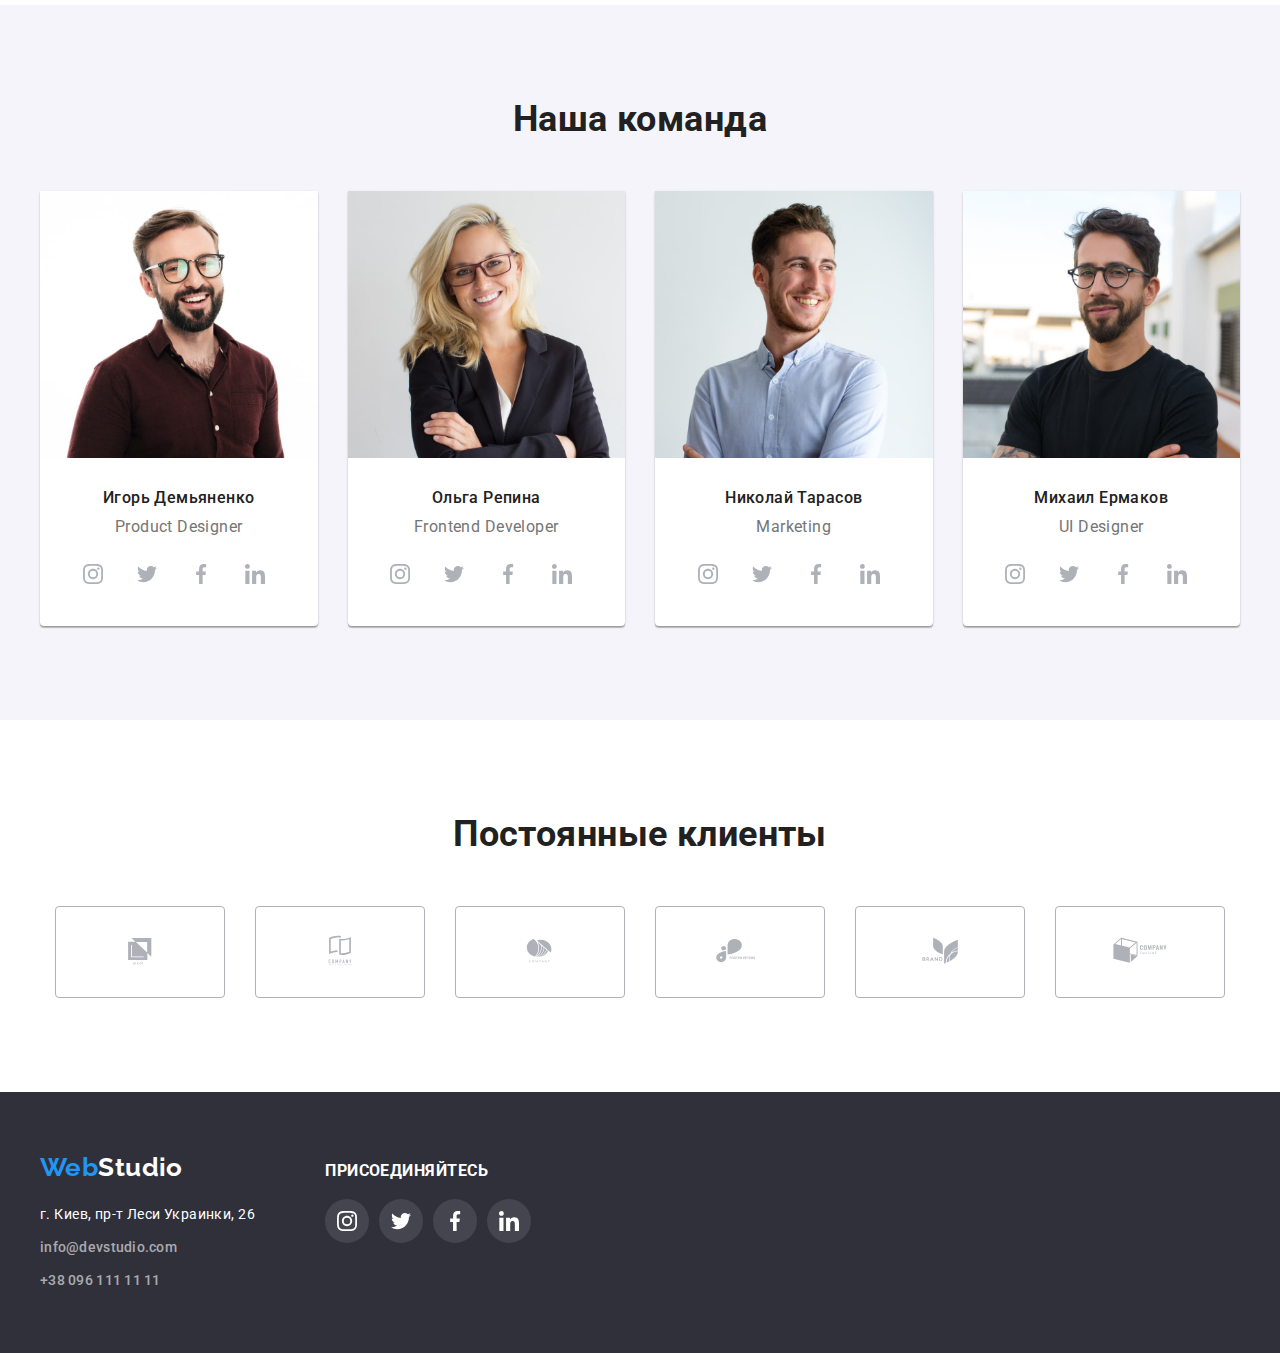
==== commit f8763cc2: "add background, colors" ====
--- a/index.html
+++ b/index.html
@@ -378,58 +378,55 @@
             <div class="customers-all">
               <div class="customers-block">
                 <li class="customers">
+                  <a href=""></a>
                   <svg class="icon-customers" width="106" height="60">
                     <use href="./images/sprite.svg#icon-customers-1"></use>
                   </svg>
-                  <a href=""></a>
                 </li>
               </div>
 
               <div class="customers-block">
                 <li class="customers">
+                  <a href=""></a>
                   <svg class="icon-customers" width="106" height="60">
                     <use href="./images/sprite.svg#icon-customers-2"></use>
                   </svg>
-
-                  <a href=""></a>
                 </li>
               </div>
 
               <div class="customers-block">
                 <li class="customers">
+                  <a href=""></a>
                   <svg class="icon-customers" width="106" height="60">
                     <use href="./images/sprite.svg#icon-customers-3"></use>
                   </svg>
-
-                  <a href=""></a>
                 </li>
               </div>
 
               <div class="customers-block">
                 <li class="customers">
+                  <a href=""></a>
                   <svg class="icon-customers" width="106" height="60">
                     <use href="./images/sprite.svg#icon-customers-4"></use>
                   </svg>
-                  <a href=""></a>
                 </li>
               </div>
 
               <div class="customers-block">
                 <li class="customers">
+                  <a href=""> </a>
                   <svg class="icon-customers" width="106" height="60">
                     <use href="./images/sprite.svg#icon-customers-5"></use>
                   </svg>
-                  <a href=""> </a>
                 </li>
               </div>
 
               <div class="customers-block">
                 <li class="customers">
+                  <a href=""></a>
                   <svg class="icon-customers" width="106" height="60">
                     <use href="./images/sprite.svg#icon-customers-6"></use>
                   </svg>
-
-                  <a href=""></a>
                 </li>
               </div>
             </div>
@@ -471,18 +468,31 @@
             <ul class="list">
               <div class="footer-all-icons">
                 <div class="footer-block">
-                  <svg class="icon-footer">
+                  <li class="icon-footer"><a aria-label="instagram" href=""></a></li>
+                  <svg class="icon-footer" width="20" height="20">
                     <use href="./images/sprite.svg#icon-instagram2"></use>
                   </svg>
-                  <li class="icon-footer"><a href=""></a></li>
-                </div>
+                </div>
+
                 <div class="footer-block">
-                  <li class="icon-footer"><a href=""></a></li>
-                </div>
+                  <li class="icon-footer"><a aria-label="twitter" href=""></a></li>
+
+                  <svg class="icon-footer" width="20" height="20">
+                    <use href="./images/sprite.svg#icon-twitter2"></use>
+                  </svg>
+                </div>
+
                 <div class="footer-block">
-                  <li class="icon-footer"><a href=""></a></li>
+                  <li class="icon-footer"><a aria-label="facebook" href=""></a></li>
+                  <svg class="icon-footer" width="20" height="20">
+                    <use href="./images/sprite.svg#icon-facebook2"></use>
+                  </svg>
                 </div>
                 <div class="footer-block">
+                  <svg class="icon-footer" width="20" height="20">
+                    <use href="./images/sprite.svg#icon-linkedin2"></use>
+                  </svg>
+
                   <li class="icon-footer"><a href=""></a></li>
                 </div>
               </div>
--- a/css/styles.css
+++ b/css/styles.css
@@ -524,33 +524,31 @@
     justify-content: center;
 }
 
-.icon-footer {
-    background-color: rgba(255, 255, 255, 0.1);;
+.footer-block {
+    background-color: rgba(255, 255, 255, 0.1);
     border-radius: 50%;
     width: 44px;
     height: 44px;
-    background-repeat: no-repeat;
-    background-position: center;
     display: inline-flex;
     justify-content: center;
     cursor: pointer;
-}
-
-.icon-footer:nth-child(1) {
-    background-image: url('../images/footer/instagram2.svg');
-}
-
-.icon-footer:nth-child(2) {
-    background-image: url('../images/footer/twitter2.svg');
-}
-
-.icon-footer:nth-child(3) {
-    background-image: url('../images/footer/facebook2.svg');
-}
-
-.icon-footer:nth-child(4) {
-    background-image: url('../images/footer/linkedin2.svg');
-}
+    align-items: center;
+    margin-right: 10px;
+}
+
+.footer-block:last-child {
+    margin-right: 0;
+}
+
+.footer-block:hover,
+.footer-block:focus {
+    background-color: var(--brand-color);
+}
+
+.icon-footer {
+    fill: #ffffff;
+}
+
 
 .icon-footer:focus,
 .icon-footer:hover {
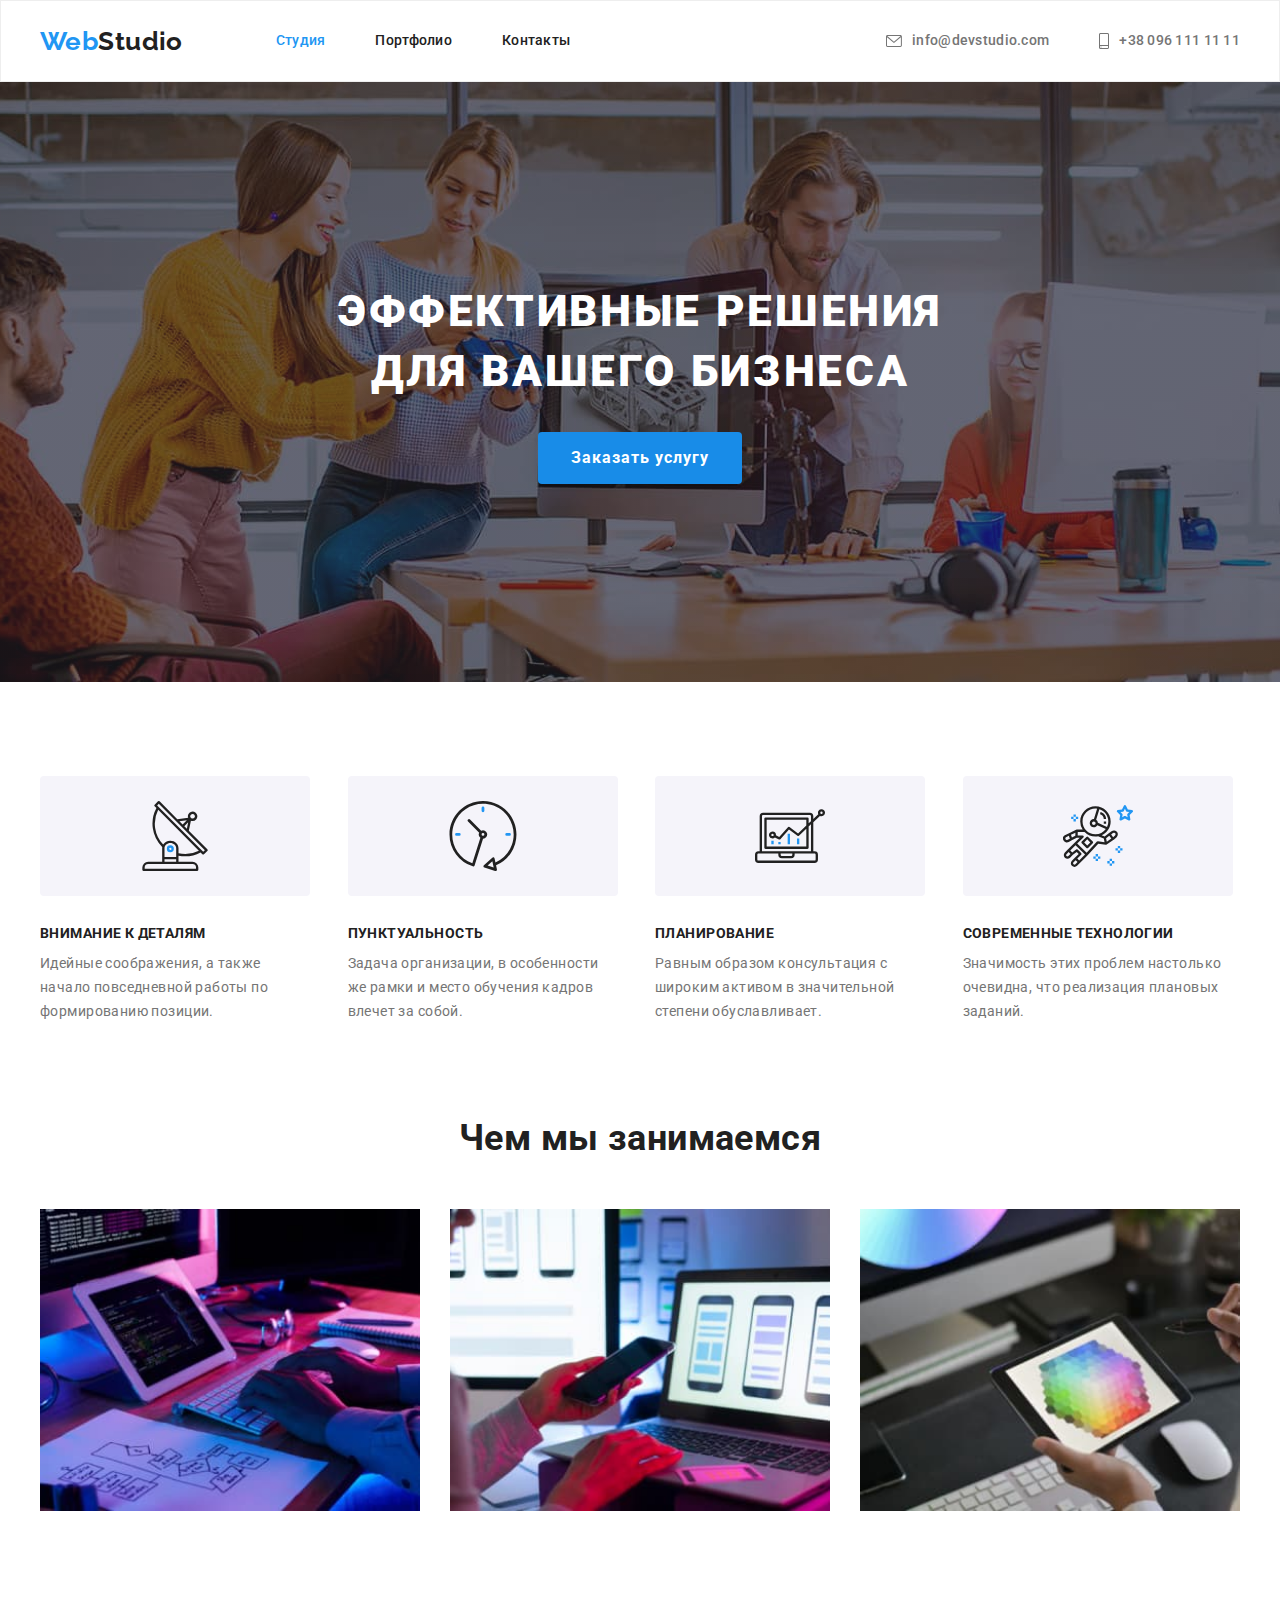
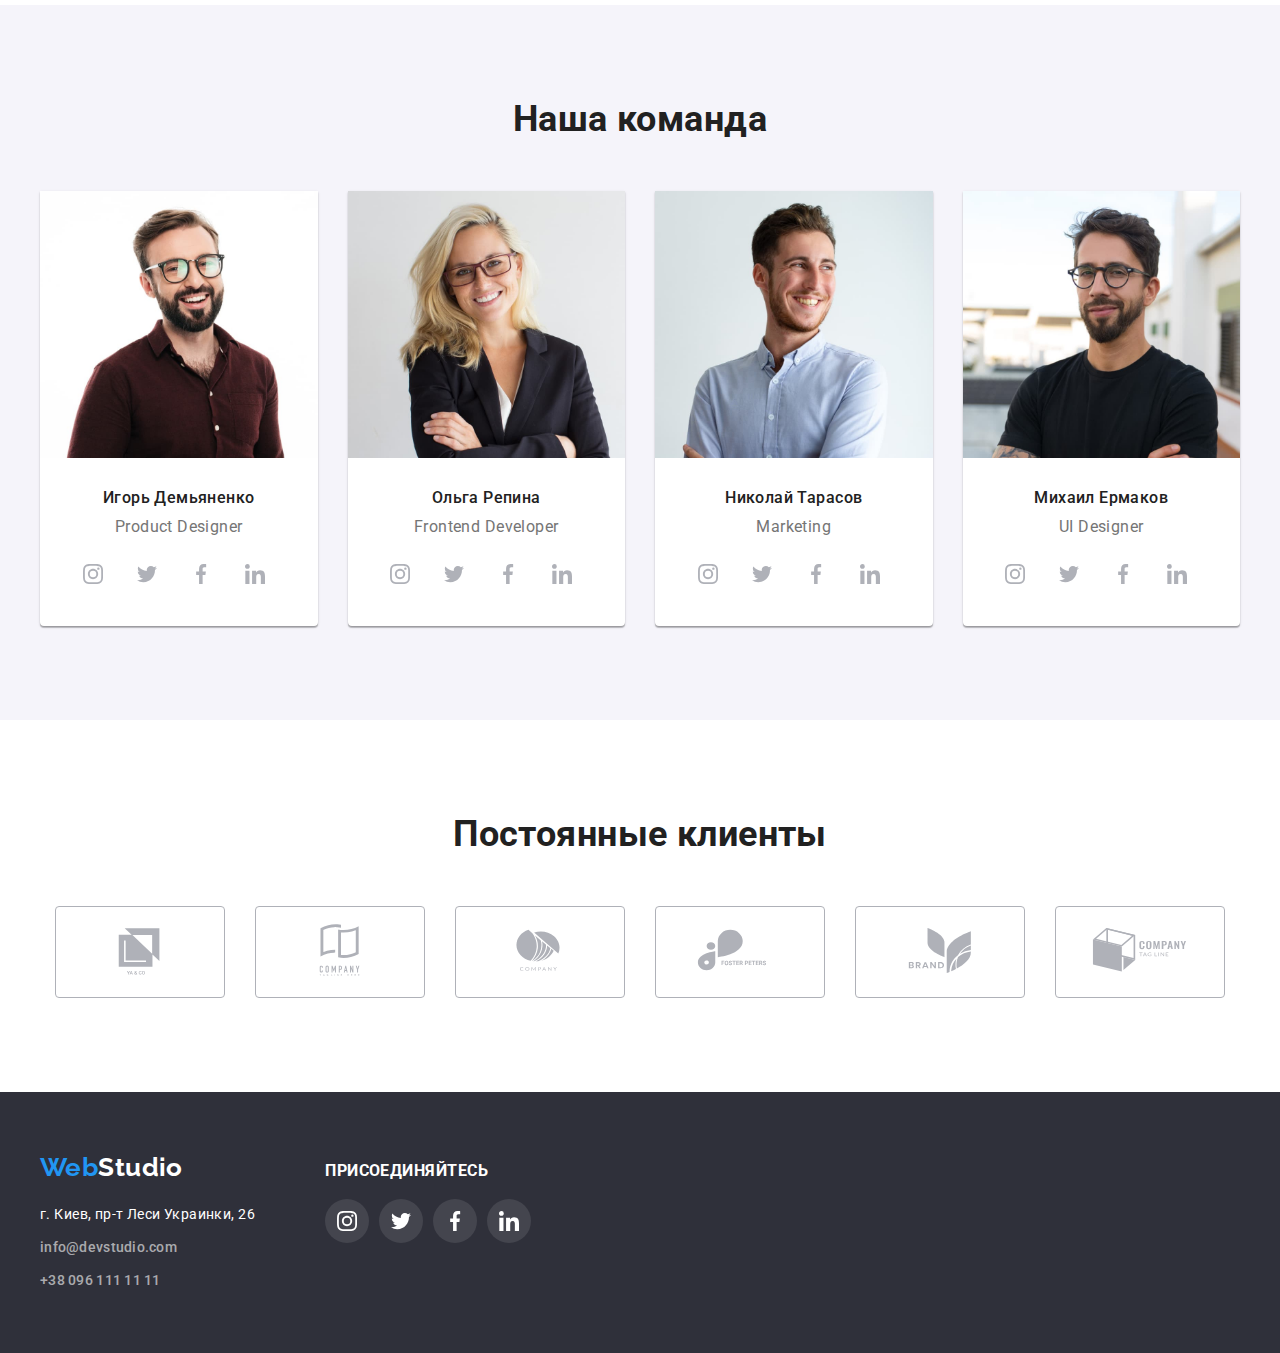
==== commit 3a3429e8: "add icons, vectors and fix problems" ====
--- a/index.html
+++ b/index.html
@@ -378,10 +378,11 @@
             <div class="customers-all">
               <div class="customers-block">
                 <li class="customers">
-                  <a href=""></a>
-                  <svg class="icon-customers" width="106" height="60">
-                    <use href="./images/sprite.svg#icon-customers-1"></use>
-                  </svg>
+                  <a href="">
+                    <svg class="icon-customers" width="106" height="60">
+                      <use href="./images/sprite.svg#icon-customers-1"></use>
+                    </svg>
+                  </a>
                 </li>
               </div>
 
--- a/css/styles.css
+++ b/css/styles.css
@@ -172,6 +172,7 @@
 
 .icon-header {
     margin-right: 10px;
+    fill: #757575;
 }
 
 .header-icon {
@@ -184,7 +185,6 @@
 .icon-header:hover {
     fill: var(--brand-color);
 }
-
 
 
 /* Section Hero */
@@ -613,6 +613,11 @@
     margin-right: 0;
 }
 
+.btn-container:hover,
+.btn-container:focus {
+    box-shadow: 0px 3px 1px rgba(0, 0, 0, 0.1), 0px 1px 2px rgba(0, 0, 0, 0.08), 0px 2px 2px rgba(0, 0, 0, 0.12);
+}
+
 /* Section porfolio works */
 .works-list {
     display: flex;
@@ -627,6 +632,11 @@
     border: 1px solid #EEEEEE;
 }
 
+.flex-element:hover,
+.flex-element:focus {
+    box-shadow: 0px 1px 1px rgba(0, 0, 0, 0.12), 0px 4px 4px rgba(0, 0, 0, 0.06), 1px 4px 6px rgba(0, 0, 0, 0.16);
+}
+
 .flex-element:nth-child(3n) {
     margin-right: 0;
 }
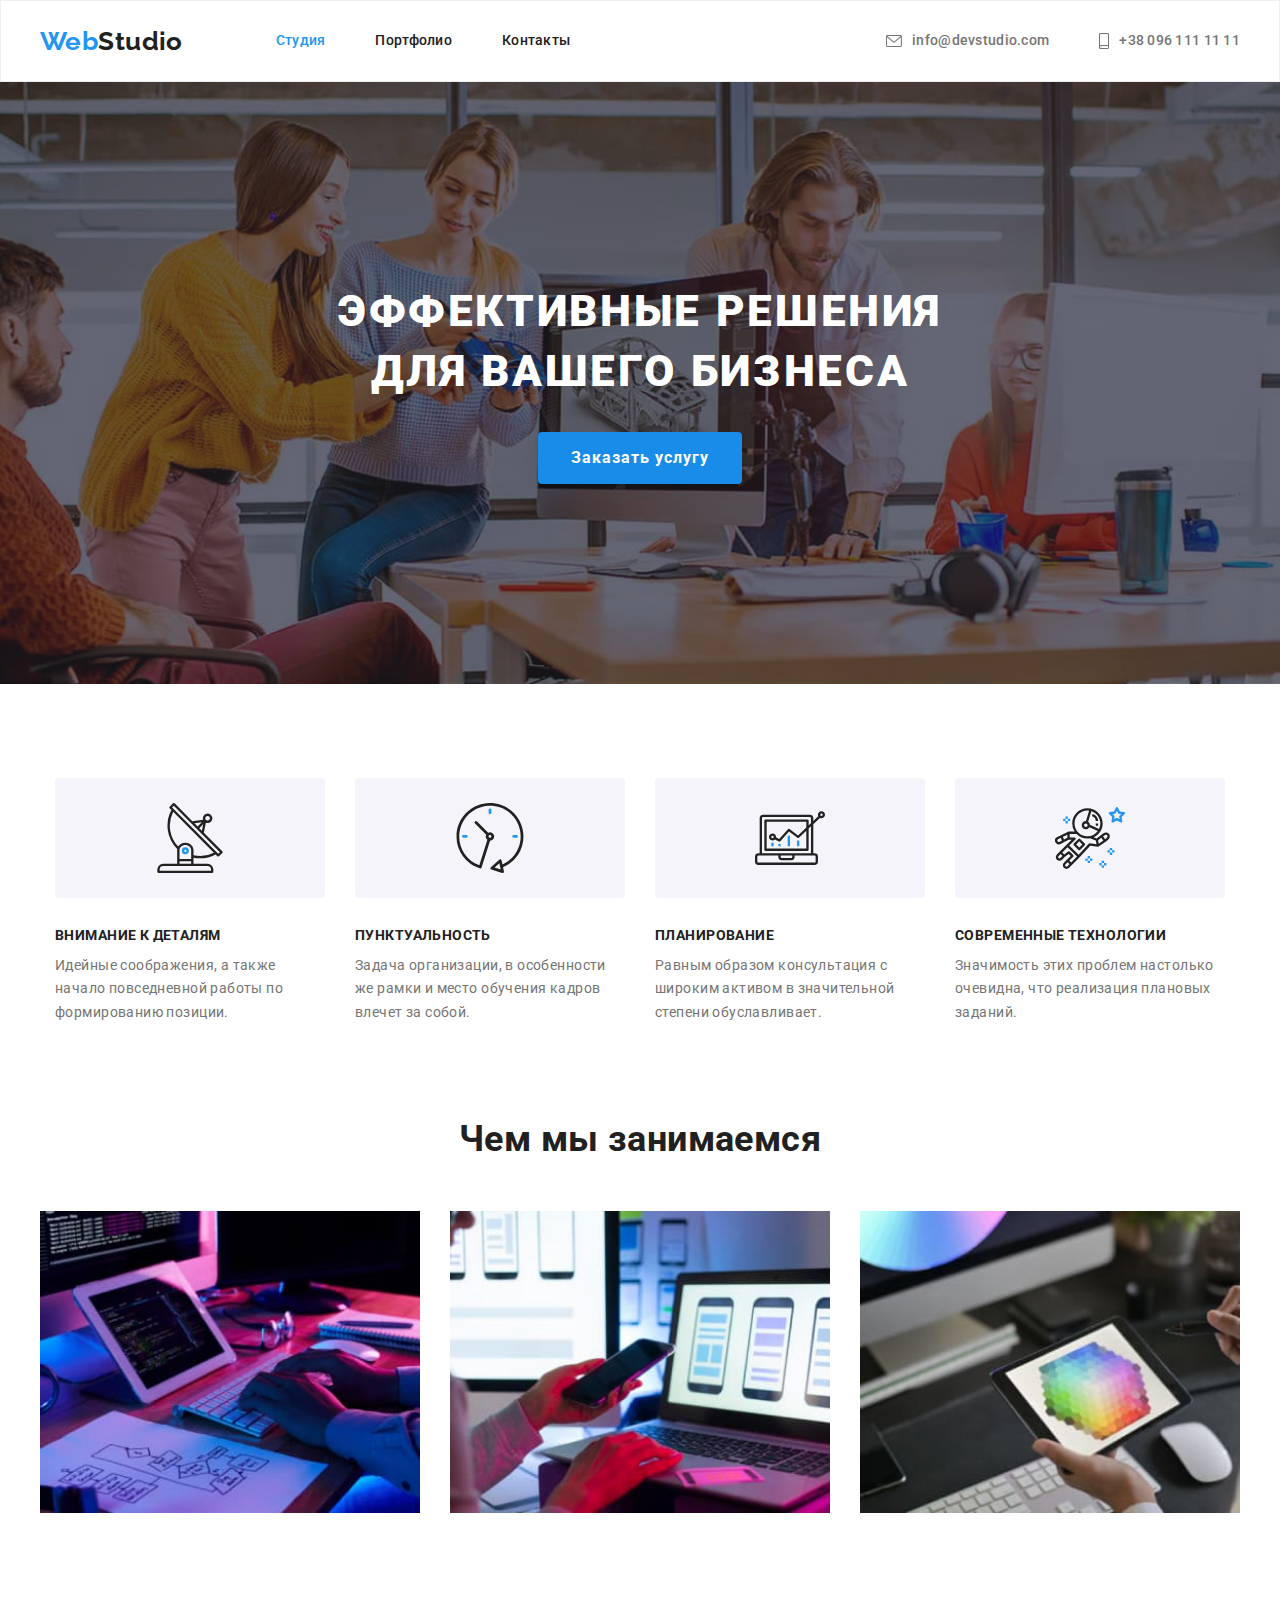
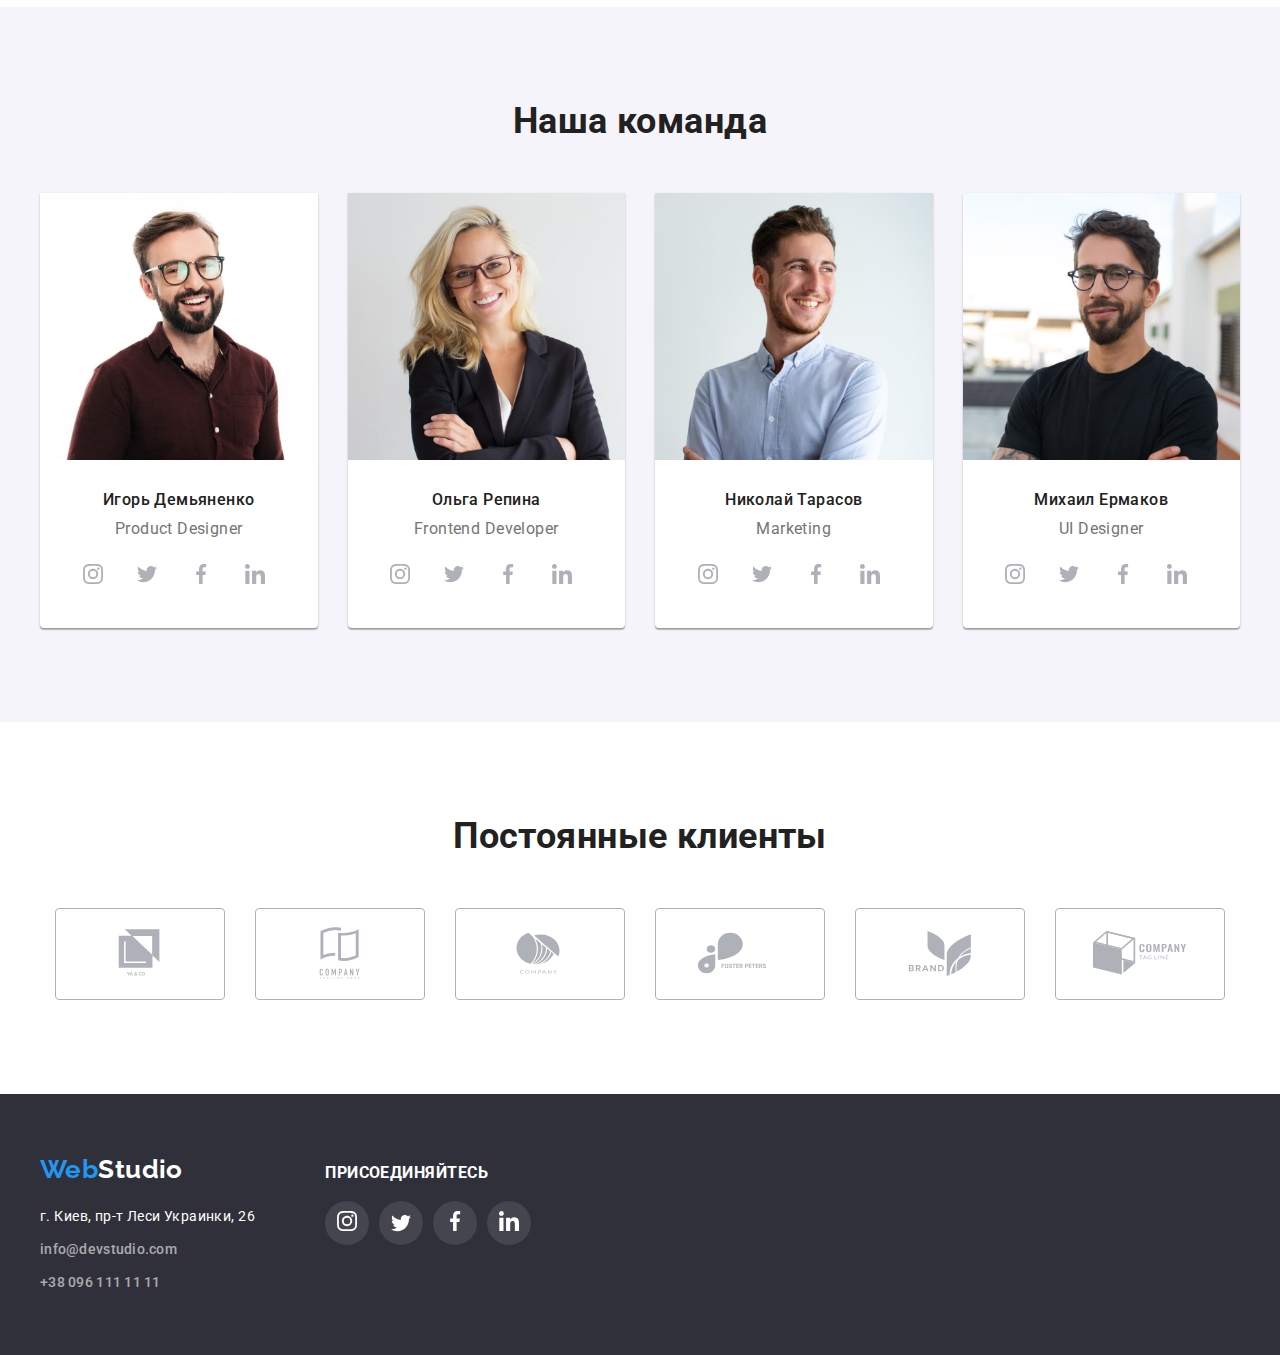
==== commit 56b7d281: "fixed mistakes" ====
--- a/index.html
+++ b/index.html
@@ -36,18 +36,22 @@
         <ul class="auth-nav list">
           <li class="item">
             <div class="header-icon">
-              <svg class="icon-header" width="16" height="12">
-                <use href="./images/sprite.svg#icon-envelope"></use>
-              </svg>
-              <a class="link pointer" href="mailto:info@devstudio.com">info@devstudio.com</a>
+              <a class="link pointer" href="mailto:info@devstudio.com">
+                <svg class="icon-header" width="16" height="12">
+                  <use href="./images/sprite.svg#icon-envelope"></use>
+                </svg>
+                info@devstudio.com
+              </a>
             </div>
           </li>
           <li class="item">
             <div class="header-icon">
-              <svg class="icon-header phone" width="10" height="16">
-                <use href="./images/sprite.svg#icon-phone"></use>
-              </svg>
-              <a class="link pointer" href="tel:+380961111111">+38 096 111 11 11</a>
+              <a class="link pointer" href="tel:+380961111111">
+                <svg class="icon-header phone" width="10" height="16">
+                  <use href="./images/sprite.svg#icon-phone"></use>
+                </svg>
+                +38 096 111 11 11
+              </a>
             </div>
           </li>
         </ul>
@@ -68,68 +72,53 @@
         <div class="container">
           <h2 class="section-title visually-hidden">Особенности нашей работы</h2>
           <ul class="features list list-container">
-            <div class="features-block">
+            <li class="features-container">
               <div class="icon-container">
                 <svg class="icon-features" width="70" height="70">
                   <use href="./images/sprite.svg#icon-features-1"></use>
                 </svg>
               </div>
-              <div class="text-container">
-                <li class="icon-attention features-container">
-                  <h3 class="features-title">Внимание к деталям</h3>
-                  <p class="features-text">
-                    Идейные соображения, а также начало повседневной работы по формированию позиции.
-                  </p>
-                </li>
-              </div>
-            </div>
-            <div class="features-block">
+              <h3 class="features-title">Внимание к деталям</h3>
+              <p class="features-text">
+                Идейные соображения, а также начало повседневной работы по формированию позиции.
+              </p>
+            </li>
+
+            <li class="features-container">
               <div class="icon-container">
                 <svg class="icon-features" width="70" height="70">
                   <use href="./images/sprite.svg#icon-features-2"></use>
                 </svg>
               </div>
-              <div class="text-container">
-                <li class="icon-punctuality features-container">
-                  <h3 class="features-title">Пунктуальность</h3>
-                  <p class="features-text">
-                    Задача организации, в особенности же рамки и место обучения кадров влечет за
-                    собой.
-                  </p>
-                </li>
-              </div>
-            </div>
-            <div class="features-block">
+              <h3 class="features-title">Пунктуальность</h3>
+              <p class="features-text">
+                Задача организации, в особенности же рамки и место обучения кадров влечет за собой.
+              </p>
+            </li>
+
+            <li class="features-container">
               <div class="icon-container">
                 <svg class="icon-features" width="70" height="70">
                   <use href="./images/sprite.svg#icon-features-3"></use>
                 </svg>
               </div>
-              <div class="text-container">
-                <li class="icon-planning features-container">
-                  <h3 class="features-title">Планирование</h3>
-                  <p class="features-text">
-                    Равным образом консультация с широким активом в значительной степени
-                    обуславливает.
-                  </p>
-                </li>
-              </div>
-            </div>
-            <div class="features-block">
+              <h3 class="features-title">Планирование</h3>
+              <p class="features-text">
+                Равным образом консультация с широким активом в значительной степени обуславливает.
+              </p>
+            </li>
+
+            <li class="features-container">
               <div class="icon-container">
                 <svg class="icon-features" width="70" height="70">
                   <use href="./images/sprite.svg#icon-features-4"></use>
                 </svg>
               </div>
-              <div class="text-container">
-                <li class="icon-technology features-container">
-                  <h3 class="features-title">Современные технологии</h3>
-                  <p class="features-text">
-                    Значимость этих проблем настолько очевидна, что реализация плановых заданий.
-                  </p>
-                </li>
-              </div>
-            </div>
+              <h3 class="features-title">Современные технологии</h3>
+              <p class="features-text">
+                Значимость этих проблем настолько очевидна, что реализация плановых заданий.
+              </p>
+            </li>
           </ul>
         </div>
       </section>
@@ -183,40 +172,43 @@
               <h3 class="team-title">Игорь Демьяненко</h3>
               <p class="team-text" lang="en">Product Designer</p>
               <ul class="list social-list">
-                <div class="social-links">
-                  <svg class="icon-social" width="20" height="20">
-                    <use href="./images/sprite.svg#icon-instagram"></use>
-                  </svg>
-                  <li class="instagram" aria-label="instagram">
-                    <a href=""></a>
-                  </li>
-                </div>
-                <div class="social-links">
-                  <svg class="icon-social" width="20" height="20">
-                    <use href="./images/sprite.svg#icon-twitter"></use>
-                  </svg>
-                  <li class="twitter" aria-label="twitter">
-                    <a href=""></a>
-                  </li>
-                </div>
-                <div class="social-links">
-                  <svg class="icon-social" width="20" height="20">
-                    <use href="./images/sprite.svg#icon-facebook"></use>
-                  </svg>
-
-                  <li class="facebook" aria-label="facebook">
-                    <a href=""></a>
-                  </li>
-                </div>
-                <div class="social-links">
-                  <svg class="icon-social" width="20" height="20">
-                    <use href="./images/sprite.svg#icon-linkedin"></use>
-                  </svg>
-
-                  <li class="linkedin" aria-label="linkedin">
-                    <a href=""></a>
-                  </li>
-                </div>
+                <li class="instagram">
+                  <div class="social-links">
+                    <a class="team-link" href="" aria-label="instagram">
+                      <svg class="icon-social" width="20" height="20">
+                        <use href="./images/sprite.svg#icon-instagram"></use>
+                      </svg>
+                    </a>
+                  </div>
+                </li>
+
+                <li class="twitter">
+                  <div class="social-links">
+                    <a class="team-link" href="" aria-label="twitter">
+                      <svg class="icon-social" width="20" height="20">
+                        <use href="./images/sprite.svg#icon-twitter"></use>
+                      </svg>
+                    </a>
+                  </div>
+                </li>
+                <li class="facebook">
+                  <div class="social-links">
+                    <a class="team-link" href="" aria-label="facebook">
+                      <svg class="icon-social" width="20" height="20">
+                        <use href="./images/sprite.svg#icon-facebook"></use>
+                      </svg>
+                    </a>
+                  </div>
+                </li>
+                <li class="linkedin">
+                  <div class="social-links">
+                    <a class="team-link" href="" aria-label="linkedin">
+                      <svg class="icon-social" width="20" height="20">
+                        <use href="./images/sprite.svg#icon-linkedin"></use>
+                      </svg>
+                    </a>
+                  </div>
+                </li>
               </ul>
             </li>
 
@@ -231,41 +223,43 @@
               <h3 class="team-title">Ольга Репина</h3>
               <p class="team-text" lang="en">Frontend Developer</p>
               <ul class="list social-list">
-                <div class="social-links">
-                  <svg class="icon-social" width="20" height="20">
-                    <use href="./images/sprite.svg#icon-instagram"></use>
-                  </svg>
-
-                  <li class="instagram" aria-label="instagram">
-                    <a href=""></a>
-                  </li>
-                </div>
-                <div class="social-links">
-                  <svg class="icon-social" width="20" height="20">
-                    <use href="./images/sprite.svg#icon-twitter"></use>
-                  </svg>
-
-                  <li class="twitter" aria-label="twitter">
-                    <a href=""></a>
-                  </li>
-                </div>
-                <div class="social-links">
-                  <svg class="icon-social" width="20" height="20">
-                    <use href="./images/sprite.svg#icon-facebook"></use>
-                  </svg>
-                  <li class="facebook" aria-label="facebook">
-                    <a href=""></a>
-                  </li>
-                </div>
-                <div class="social-links">
-                  <svg class="icon-social" width="20" height="20">
-                    <use href="./images/sprite.svg#icon-linkedin"></use>
-                  </svg>
-
-                  <li class="linkedin" aria-label="linkedin">
-                    <a href=""></a>
-                  </li>
-                </div>
+                <li class="instagram">
+                  <div class="social-links">
+                    <a class="team-link" href="" aria-label="instagram">
+                      <svg class="icon-social" width="20" height="20">
+                        <use href="./images/sprite.svg#icon-instagram"></use>
+                      </svg>
+                    </a>
+                  </div>
+                </li>
+
+                <li class="twitter">
+                  <div class="social-links">
+                    <a class="team-link" href="" aria-label="twitter">
+                      <svg class="icon-social" width="20" height="20">
+                        <use href="./images/sprite.svg#icon-twitter"></use>
+                      </svg>
+                    </a>
+                  </div>
+                </li>
+                <li class="facebook">
+                  <div class="social-links">
+                    <a class="team-link" href="" aria-label="facebook">
+                      <svg class="icon-social" width="20" height="20">
+                        <use href="./images/sprite.svg#icon-facebook"></use>
+                      </svg>
+                    </a>
+                  </div>
+                </li>
+                <li class="linkedin">
+                  <div class="social-links">
+                    <a class="team-link" href="" aria-label="linkedin">
+                      <svg class="icon-social" width="20" height="20">
+                        <use href="./images/sprite.svg#icon-linkedin"></use>
+                      </svg>
+                    </a>
+                  </div>
+                </li>
               </ul>
             </li>
 
@@ -280,41 +274,43 @@
               <h3 class="team-title">Николай Тарасов</h3>
               <p class="team-text" lang="en">Marketing</p>
               <ul class="list social-list">
-                <div class="social-links">
-                  <svg class="icon-social" width="20" height="20">
-                    <use href="./images/sprite.svg#icon-instagram"></use>
-                  </svg>
-
-                  <li class="instagram" aria-label="instagram">
-                    <a href=""></a>
-                  </li>
-                </div>
-                <div class="social-links">
-                  <svg class="icon-social" width="20" height="20">
-                    <use href="./images/sprite.svg#icon-twitter"></use>
-                  </svg>
-
-                  <li class="twitter" aria-label="twitter">
-                    <a href=""></a>
-                  </li>
-                </div>
-                <div class="social-links">
-                  <svg class="icon-social" width="20" height="20">
-                    <use href="./images/sprite.svg#icon-facebook"></use>
-                  </svg>
-                  <li class="facebook" aria-label="facebook">
-                    <a href=""></a>
-                  </li>
-                </div>
-                <div class="social-links">
-                  <svg class="icon-social" width="20" height="20">
-                    <use href="./images/sprite.svg#icon-linkedin"></use>
-                  </svg>
-
-                  <li class="linkedin" aria-label="linkedin">
-                    <a href=""></a>
-                  </li>
-                </div>
+                <li class="instagram">
+                  <div class="social-links">
+                    <a class="team-link" href="" aria-label="instagram">
+                      <svg class="icon-social" width="20" height="20">
+                        <use href="./images/sprite.svg#icon-instagram"></use>
+                      </svg>
+                    </a>
+                  </div>
+                </li>
+
+                <li class="twitter">
+                  <div class="social-links">
+                    <a class="team-link" href="" aria-label="twitter">
+                      <svg class="icon-social" width="20" height="20">
+                        <use href="./images/sprite.svg#icon-twitter"></use>
+                      </svg>
+                    </a>
+                  </div>
+                </li>
+                <li class="facebook">
+                  <div class="social-links">
+                    <a class="team-link" href="" aria-label="facebook">
+                      <svg class="icon-social" width="20" height="20">
+                        <use href="./images/sprite.svg#icon-facebook"></use>
+                      </svg>
+                    </a>
+                  </div>
+                </li>
+                <li class="linkedin">
+                  <div class="social-links">
+                    <a class="team-link" href="" aria-label="linkedin">
+                      <svg class="icon-social" width="20" height="20">
+                        <use href="./images/sprite.svg#icon-linkedin"></use>
+                      </svg>
+                    </a>
+                  </div>
+                </li>
               </ul>
             </li>
 
@@ -329,41 +325,43 @@
               <h3 class="team-title">Михаил Ермаков</h3>
               <p class="team-text" lang="en">UI Designer</p>
               <ul class="list social-list">
-                <div class="social-links">
-                  <svg class="icon-social" width="20" height="20">
-                    <use href="./images/sprite.svg#icon-instagram"></use>
-                  </svg>
-
-                  <li class="instagram" aria-label="instagram">
-                    <a href=""></a>
-                  </li>
-                </div>
-                <div class="social-links">
-                  <svg class="icon-social" width="20" height="20">
-                    <use href="./images/sprite.svg#icon-twitter"></use>
-                  </svg>
-
-                  <li class="twitter" aria-label="twitter">
-                    <a href=""></a>
-                  </li>
-                </div>
-                <div class="social-links">
-                  <svg class="icon-social" width="20" height="20">
-                    <use href="./images/sprite.svg#icon-facebook"></use>
-                  </svg>
-                  <li class="facebook" aria-label="facebook">
-                    <a href=""></a>
-                  </li>
-                </div>
-                <div class="social-links">
-                  <svg class="icon-social" width="20" height="20">
-                    <use href="./images/sprite.svg#icon-linkedin"></use>
-                  </svg>
-
-                  <li class="linkedin" aria-label="linkedin">
-                    <a href=""></a>
-                  </li>
-                </div>
+                <li class="instagram">
+                  <div class="social-links">
+                    <a class="team-link" href="" aria-label="instagram">
+                      <svg class="icon-social" width="20" height="20">
+                        <use href="./images/sprite.svg#icon-instagram"></use>
+                      </svg>
+                    </a>
+                  </div>
+                </li>
+
+                <li class="twitter">
+                  <div class="social-links">
+                    <a class="team-link" href="" aria-label="twitter">
+                      <svg class="icon-social" width="20" height="20">
+                        <use href="./images/sprite.svg#icon-twitter"></use>
+                      </svg>
+                    </a>
+                  </div>
+                </li>
+                <li class="facebook">
+                  <div class="social-links">
+                    <a class="team-link" href="" aria-label="facebook">
+                      <svg class="icon-social" width="20" height="20">
+                        <use href="./images/sprite.svg#icon-facebook"></use>
+                      </svg>
+                    </a>
+                  </div>
+                </li>
+                <li class="linkedin">
+                  <div class="social-links">
+                    <a class="team-link" href="" aria-label="linkedin">
+                      <svg class="icon-social" width="20" height="20">
+                        <use href="./images/sprite.svg#icon-linkedin"></use>
+                      </svg>
+                    </a>
+                  </div>
+                </li>
               </ul>
             </li>
           </ul>
@@ -374,63 +372,49 @@
       <section class="section-customers section">
         <div class="container">
           <h2 class="section-title">Постоянные клиенты</h2>
-          <ul class="list">
-            <div class="customers-all">
-              <div class="customers-block">
-                <li class="customers">
-                  <a href="">
-                    <svg class="icon-customers" width="106" height="60">
-                      <use href="./images/sprite.svg#icon-customers-1"></use>
-                    </svg>
-                  </a>
-                </li>
-              </div>
-
-              <div class="customers-block">
-                <li class="customers">
-                  <a href=""></a>
-                  <svg class="icon-customers" width="106" height="60">
-                    <use href="./images/sprite.svg#icon-customers-2"></use>
-                  </svg>
-                </li>
-              </div>
-
-              <div class="customers-block">
-                <li class="customers">
-                  <a href=""></a>
-                  <svg class="icon-customers" width="106" height="60">
-                    <use href="./images/sprite.svg#icon-customers-3"></use>
-                  </svg>
-                </li>
-              </div>
-
-              <div class="customers-block">
-                <li class="customers">
-                  <a href=""></a>
-                  <svg class="icon-customers" width="106" height="60">
-                    <use href="./images/sprite.svg#icon-customers-4"></use>
-                  </svg>
-                </li>
-              </div>
-
-              <div class="customers-block">
-                <li class="customers">
-                  <a href=""> </a>
-                  <svg class="icon-customers" width="106" height="60">
-                    <use href="./images/sprite.svg#icon-customers-5"></use>
-                  </svg>
-                </li>
-              </div>
-
-              <div class="customers-block">
-                <li class="customers">
-                  <a href=""></a>
-                  <svg class="icon-customers" width="106" height="60">
-                    <use href="./images/sprite.svg#icon-customers-6"></use>
-                  </svg>
-                </li>
-              </div>
-            </div>
+          <ul class="list customers-all">
+            <li class="customers customers-block">
+              <a class="customers-link" href="">
+                <svg class="icon-customers" width="106" height="60">
+                  <use href="./images/sprite.svg#icon-customers-1"></use>
+                </svg>
+              </a>
+            </li>
+
+            <li class="customers customers-block">
+              <a class="customers-link" href=""></a>
+              <svg class="icon-customers" width="106" height="60">
+                <use href="./images/sprite.svg#icon-customers-2"></use>
+              </svg>
+            </li>
+
+            <li class="customers customers-block">
+              <a class="customers-link" href=""></a>
+              <svg class="icon-customers" width="106" height="60">
+                <use href="./images/sprite.svg#icon-customers-3"></use>
+              </svg>
+            </li>
+
+            <li class="customers customers-block">
+              <a class="customers-link" href=""></a>
+              <svg class="icon-customers" width="106" height="60">
+                <use href="./images/sprite.svg#icon-customers-4"></use>
+              </svg>
+            </li>
+
+            <li class="customers customers-block">
+              <a class="customers-link" href=""> </a>
+              <svg class="icon-customers" width="106" height="60">
+                <use href="./images/sprite.svg#icon-customers-5"></use>
+              </svg>
+            </li>
+
+            <li class="customers customers-block">
+              <a class="customers-link" href=""></a>
+              <svg class="icon-customers" width="106" height="60">
+                <use href="./images/sprite.svg#icon-customers-6"></use>
+              </svg>
+            </li>
           </ul>
         </div>
       </section>
@@ -466,37 +450,46 @@
           </div>
           <div class="social">
             <h3 class="footer-title">присоединяйтесь</h3>
-            <ul class="list">
-              <div class="footer-all-icons">
+            <ul class="list footer-all-icons">
+              <li class="footer-icon">
                 <div class="footer-block">
-                  <li class="icon-footer"><a aria-label="instagram" href=""></a></li>
-                  <svg class="icon-footer" width="20" height="20">
-                    <use href="./images/sprite.svg#icon-instagram2"></use>
-                  </svg>
+                  <a aria-label="instagram" href="">
+                    <svg class="icon-footer" width="20" height="20">
+                      <use href="./images/sprite.svg#icon-instagram2"></use>
+                    </svg>
+                  </a>
                 </div>
-
+              </li>
+
+              <li class="footer-icon">
                 <div class="footer-block">
-                  <li class="icon-footer"><a aria-label="twitter" href=""></a></li>
-
                   <svg class="icon-footer" width="20" height="20">
                     <use href="./images/sprite.svg#icon-twitter2"></use>
                   </svg>
+
+                  <a aria-label="twitter" href=""></a>
                 </div>
-
+              </li>
+
+              <li class="footer-icon">
                 <div class="footer-block">
-                  <li class="icon-footer"><a aria-label="facebook" href=""></a></li>
-                  <svg class="icon-footer" width="20" height="20">
-                    <use href="./images/sprite.svg#icon-facebook2"></use>
-                  </svg>
+                  <a aria-label="facebook" href="">
+                    <svg class="icon-footer" width="20" height="20">
+                      <use href="./images/sprite.svg#icon-facebook2"></use>
+                    </svg>
+                  </a>
                 </div>
+              </li>
+
+              <li class="footer-icon">
                 <div class="footer-block">
-                  <svg class="icon-footer" width="20" height="20">
-                    <use href="./images/sprite.svg#icon-linkedin2"></use>
-                  </svg>
-
-                  <li class="icon-footer"><a href=""></a></li>
+                  <a href="">
+                    <svg class="icon-footer" width="20" height="20">
+                      <use href="./images/sprite.svg#icon-linkedin2"></use>
+                    </svg>
+                  </a>
                 </div>
-              </div>
+              </li>
             </ul>
           </div>
         </div>
--- a/css/styles.css
+++ b/css/styles.css
@@ -130,10 +130,6 @@
     align-items: center;
 }
 
-.main-container {
-    align-items: center;
-}
-
 .header {
     border: 1px solid #EEEEEE;
 }
@@ -170,15 +166,16 @@
     color: var(--brand-color)
 }
 
+.header-icon {
+    display: flex;
+    align-items: center;
+    cursor: pointer;
+    color: var(--paragraph-color);
+}
+
 .icon-header {
     margin-right: 10px;
-    fill: #757575;
-}
-
-.header-icon {
-    display: flex;
-    align-items: center;
-    cursor: pointer;
+    fill: currentColor;
 }
 
 .icon-header:focus,
@@ -186,6 +183,10 @@
     fill: var(--brand-color);
 }
 
+.link.pointer {
+    display: flex;
+    align-items: center;
+}
 
 /* Section Hero */
 .section {
@@ -197,7 +198,7 @@
     color: var(--background-color);
     background-color: #2F303A;
     text-align: center;
-    padding: 0;
+    padding: 200px 0;
 
     background-image: linear-gradient(
         to right,
@@ -205,7 +206,6 @@
         rgba(47, 48, 58, 0.4)),
     url('../images/hero/people.jpg');
     max-width: 1600px;
-    height: 600px;
     margin-left: auto;
     margin-right: auto;
     background-position: center;
@@ -213,10 +213,6 @@
     background-size: cover;
 }
 
-.hero .container {
-    padding: 200px 0 0 0 ;
-}
-
 .hero-title {
     padding-bottom: 0;
     width: 693px;
@@ -267,17 +263,17 @@
 
 .features.list {
     display: flex;
-    flex-wrap: wrap;
-}
-
-.features-block {
+    justify-content: center;
+}
+
+.features-container {
     margin-right: 30px;
     width: calc((100% - 90px) / 4);
+    width: 270px;
 }
 
 
 .icon-container {
-    width: 270px;
     height: 120px;
     border-radius: 4px;
     margin-bottom: 30px;
@@ -287,12 +283,8 @@
     background-color: #F5F4FA;
 }
 
-.text-container {
-    width: 270px;
-}
-
-
-.features-block:nth-child(4n) {
+
+.features-container:nth-child(4n) {
     margin-right: 0;
 }
 
@@ -390,13 +382,13 @@
 }
 
 .team-img {
-    margin-bottom: 30px;
+    padding-bottom: 30px;
 }
 
 .social-list {
     display: flex;
     align-items: center;
-    margin-bottom: 30px;
+    padding-bottom: 30px;
     justify-content: center;
 }
 
@@ -410,22 +402,22 @@
     cursor: pointer;
     align-items: center;
     justify-content: center;
+    color: #AFB1B8;
+}
+
+.team-link {
+    color: currentColor;
+}
+
+.icon-social {
+    fill: currentColor;
 }
 
 .social-links:hover,
 .social-links:focus {
     background-color: var(--brand-color);
-}
-
-.icon-social {
-    fill: #AFB1B8;
-}
-
-.icon-social:hover,
-.icon-social:focus {
-    fill: #ffffff;
-}
-
+    color: #ffffff;
+}
 
 /* Section customers */
 .customers-all {
@@ -445,20 +437,21 @@
     justify-content: center; 
     margin-right: 30px;
     cursor: pointer;
+    color: #AFB1B8;
+}
+
+.customers-link {
+    color: currentColor;
+}
+
+.icon-customers {
+    fill: currentColor;
 }
 
 .customers-block:hover,
 .customers-block:focus {
     border: 1px solid var(--brand-color);
-}
-
-.icon-customers {
-    fill: #AFB1B8;
-}
-
-.icon-customers:focus,
-.icon-customers:hover {
-    fill: var(--brand-color);
+    color: var(--brand-color);
 }
 
 .customers-block:last-child {
@@ -533,6 +526,9 @@
     justify-content: center;
     cursor: pointer;
     align-items: center;
+}
+
+.footer-icon {
     margin-right: 10px;
 }
 
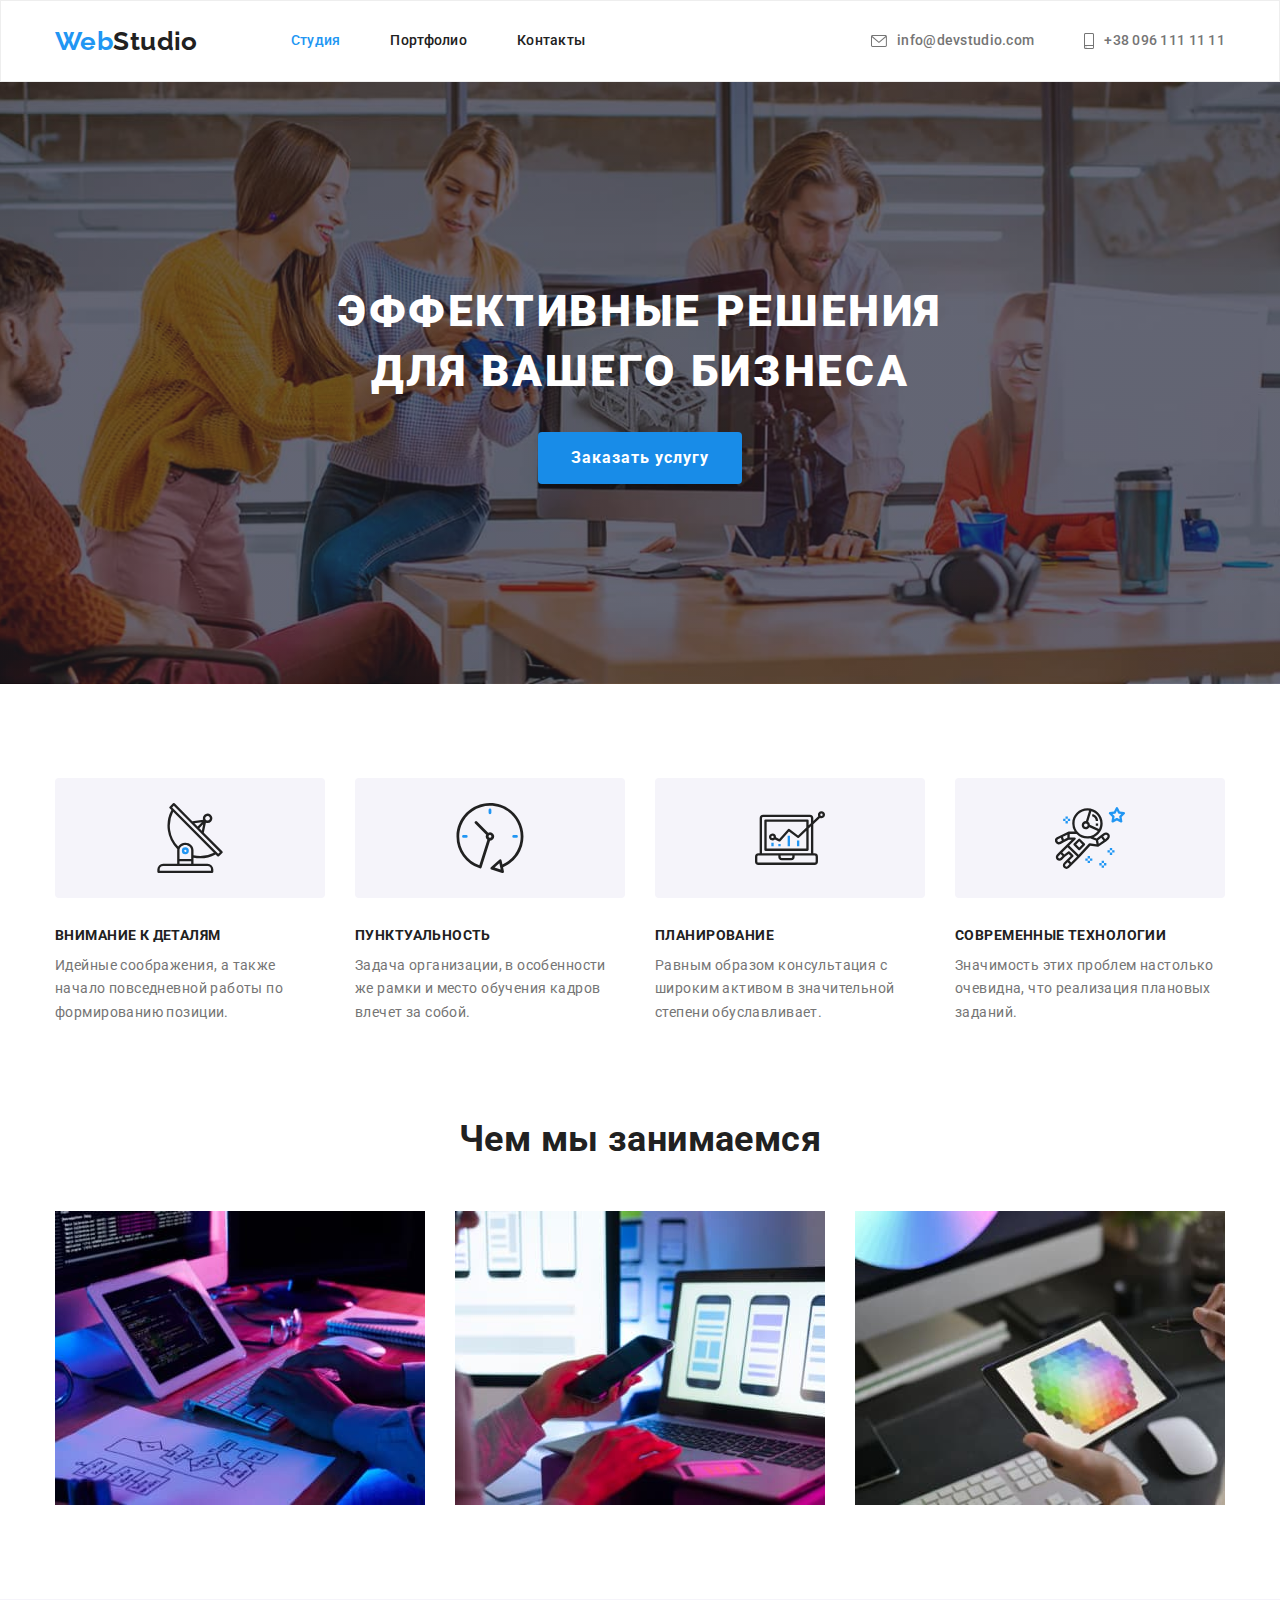
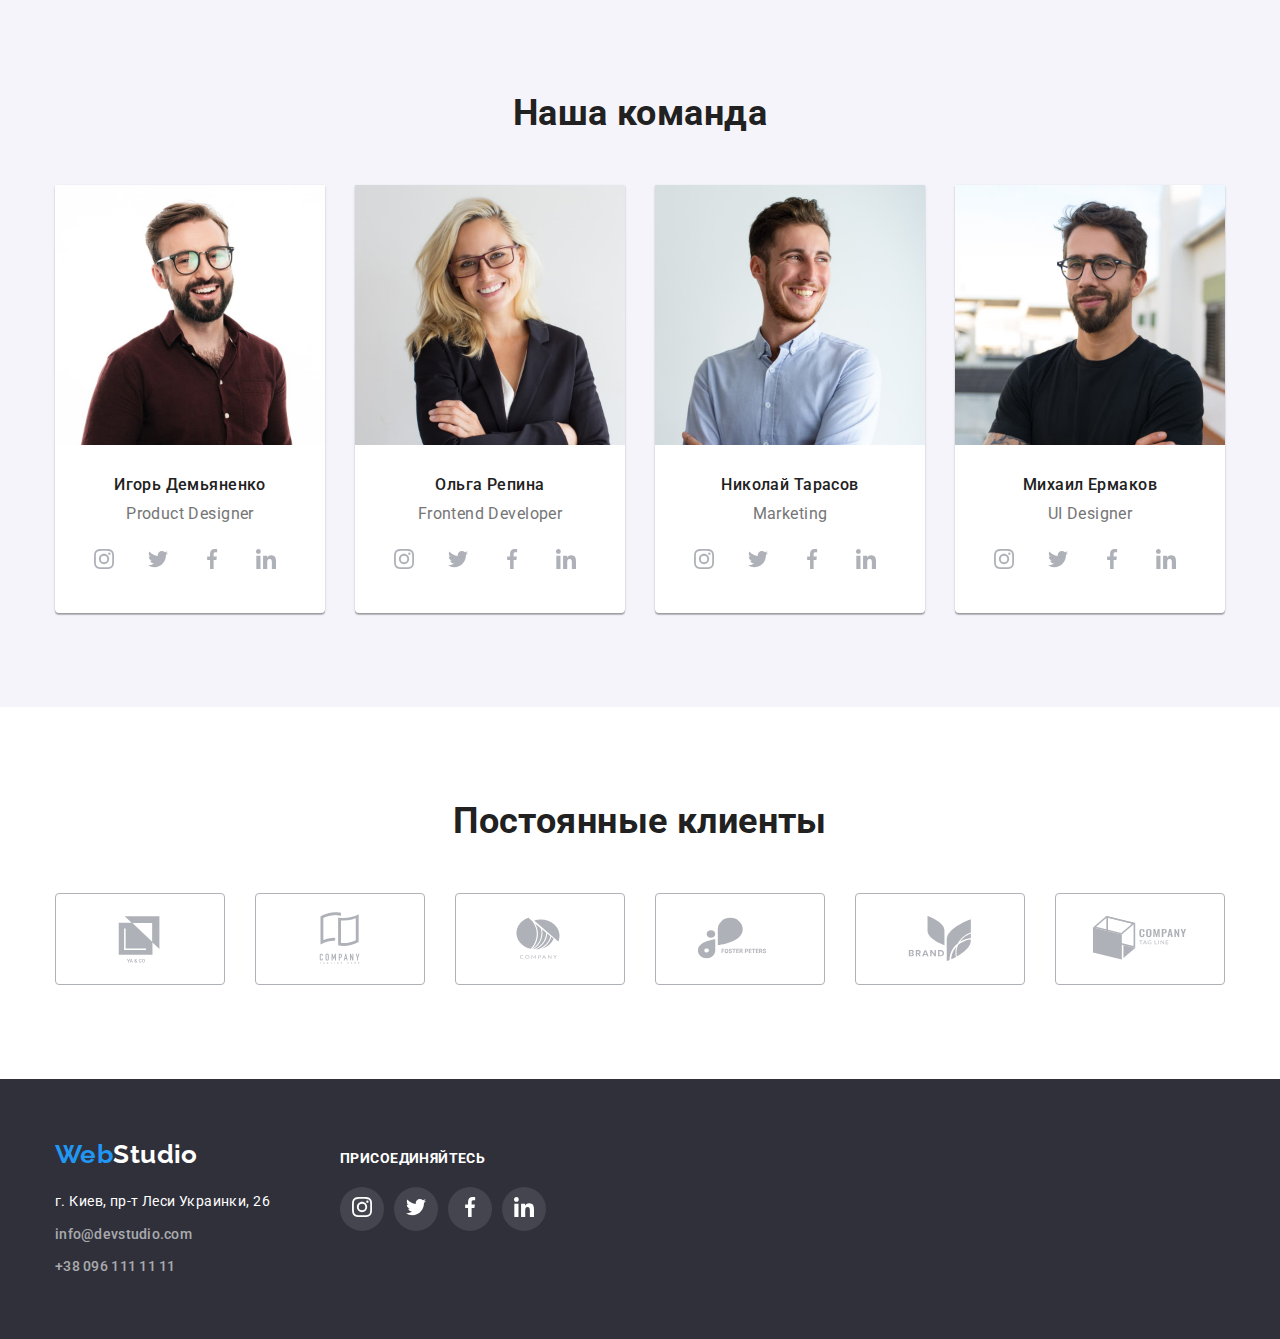
==== commit 4bb527e1: "fix mistakes and change hover, focus from li to a" ====
--- a/index.html
+++ b/index.html
@@ -382,38 +382,43 @@
             </li>
 
             <li class="customers customers-block">
-              <a class="customers-link" href=""></a>
-              <svg class="icon-customers" width="106" height="60">
-                <use href="./images/sprite.svg#icon-customers-2"></use>
-              </svg>
+              <a class="customers-link" href="">
+                <svg class="icon-customers" width="106" height="60">
+                  <use href="./images/sprite.svg#icon-customers-2"></use>
+                </svg>
+              </a>
             </li>
 
             <li class="customers customers-block">
-              <a class="customers-link" href=""></a>
-              <svg class="icon-customers" width="106" height="60">
-                <use href="./images/sprite.svg#icon-customers-3"></use>
-              </svg>
+              <a class="customers-link" href="">
+                <svg class="icon-customers" width="106" height="60">
+                  <use href="./images/sprite.svg#icon-customers-3"></use>
+                </svg>
+              </a>
             </li>
 
             <li class="customers customers-block">
-              <a class="customers-link" href=""></a>
-              <svg class="icon-customers" width="106" height="60">
-                <use href="./images/sprite.svg#icon-customers-4"></use>
-              </svg>
+              <a class="customers-link" href="">
+                <svg class="icon-customers" width="106" height="60">
+                  <use href="./images/sprite.svg#icon-customers-4"></use>
+                </svg>
+              </a>
             </li>
 
             <li class="customers customers-block">
-              <a class="customers-link" href=""> </a>
-              <svg class="icon-customers" width="106" height="60">
-                <use href="./images/sprite.svg#icon-customers-5"></use>
-              </svg>
+              <a class="customers-link" href="">
+                <svg class="icon-customers" width="106" height="60">
+                  <use href="./images/sprite.svg#icon-customers-5"></use>
+                </svg>
+              </a>
             </li>
 
             <li class="customers customers-block">
-              <a class="customers-link" href=""></a>
-              <svg class="icon-customers" width="106" height="60">
-                <use href="./images/sprite.svg#icon-customers-6"></use>
-              </svg>
+              <a class="customers-link" href="">
+                <svg class="icon-customers" width="106" height="60">
+                  <use href="./images/sprite.svg#icon-customers-6"></use>
+                </svg>
+              </a>
             </li>
           </ul>
         </div>
@@ -463,11 +468,11 @@
 
               <li class="footer-icon">
                 <div class="footer-block">
-                  <svg class="icon-footer" width="20" height="20">
-                    <use href="./images/sprite.svg#icon-twitter2"></use>
-                  </svg>
-
-                  <a aria-label="twitter" href=""></a>
+                  <a aria-label="instagram" href="">
+                    <svg class="icon-footer" width="20" height="20">
+                      <use href="./images/sprite.svg#icon-twitter2"></use>
+                    </svg>
+                  </a>
                 </div>
               </li>
 
--- a/css/styles.css
+++ b/css/styles.css
@@ -1,4 +1,5 @@
-reset html {
+/* Reset */
+html {
     box-sizing: border-box;
 }
 
@@ -392,18 +393,22 @@
     justify-content: center;
 }
 
+.social-list>li {
+    margin-right: 10px;
+}
+
 .social-links {
     display: flex;
     background-color: #ffffff;
     border-radius: 50%;
     width: 44px;
     height: 44px;
-    margin-right: 10px;
     cursor: pointer;
     align-items: center;
     justify-content: center;
     color: #AFB1B8;
 }
+
 
 .team-link {
     color: currentColor;
@@ -423,33 +428,32 @@
 .customers-all {
     display: flex;
     align-items: center;
-    justify-content: center;
+    justify-content: space-between;
 }
 
 .customers-block {
-    box-sizing: border-box;
+    margin-right: 30px;
+    color: #AFB1B8;
+}
+
+.customers-link {
+    color: currentColor;
     width: 170px;
     height: 92px;
     border: 1px solid #AFB1B8;
     border-radius: 4px;
     display: flex;
     align-items: center;
-    justify-content: center; 
-    margin-right: 30px;
+    justify-content: center;
     cursor: pointer;
-    color: #AFB1B8;
-}
-
-.customers-link {
-    color: currentColor;
 }
 
 .icon-customers {
     fill: currentColor;
 }
 
-.customers-block:hover,
-.customers-block:focus {
+.customers-link:hover,
+.customers-link:focus {
     border: 1px solid var(--brand-color);
     color: var(--brand-color);
 }
@@ -503,9 +507,9 @@
 }
 
 .footer-title {
+    font-size: 14px;
     font-weight: 700;
-    line-height: 16px;
-    letter-spacing: 0.03em;
+    line-height: 1.14;
     text-transform: uppercase;
     color: #FFFFFF;
     margin-bottom: 20px;
@@ -628,8 +632,8 @@
     border: 1px solid #EEEEEE;
 }
 
-.flex-element:hover,
-.flex-element:focus {
+.works-link:hover,
+.works-link:focus {
     box-shadow: 0px 1px 1px rgba(0, 0, 0, 0.12), 0px 4px 4px rgba(0, 0, 0, 0.06), 1px 4px 6px rgba(0, 0, 0, 0.16);
 }
 
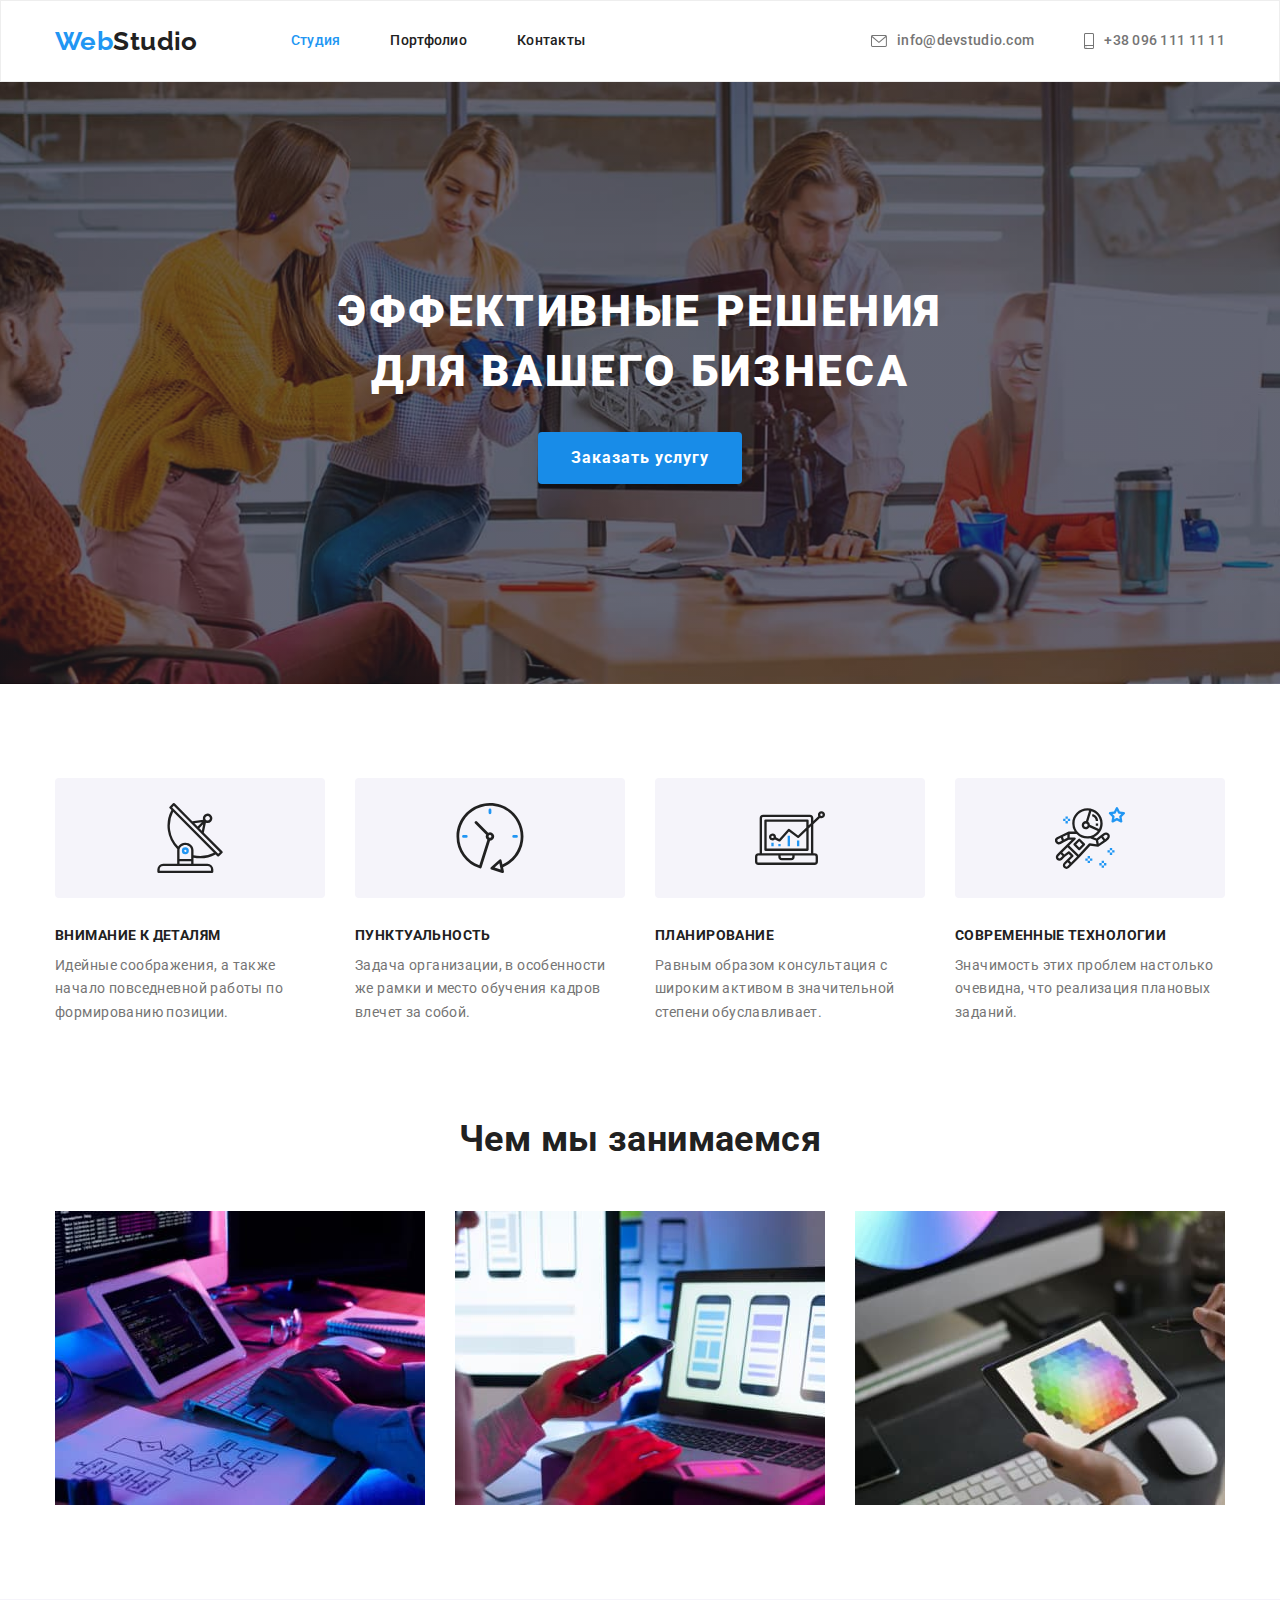
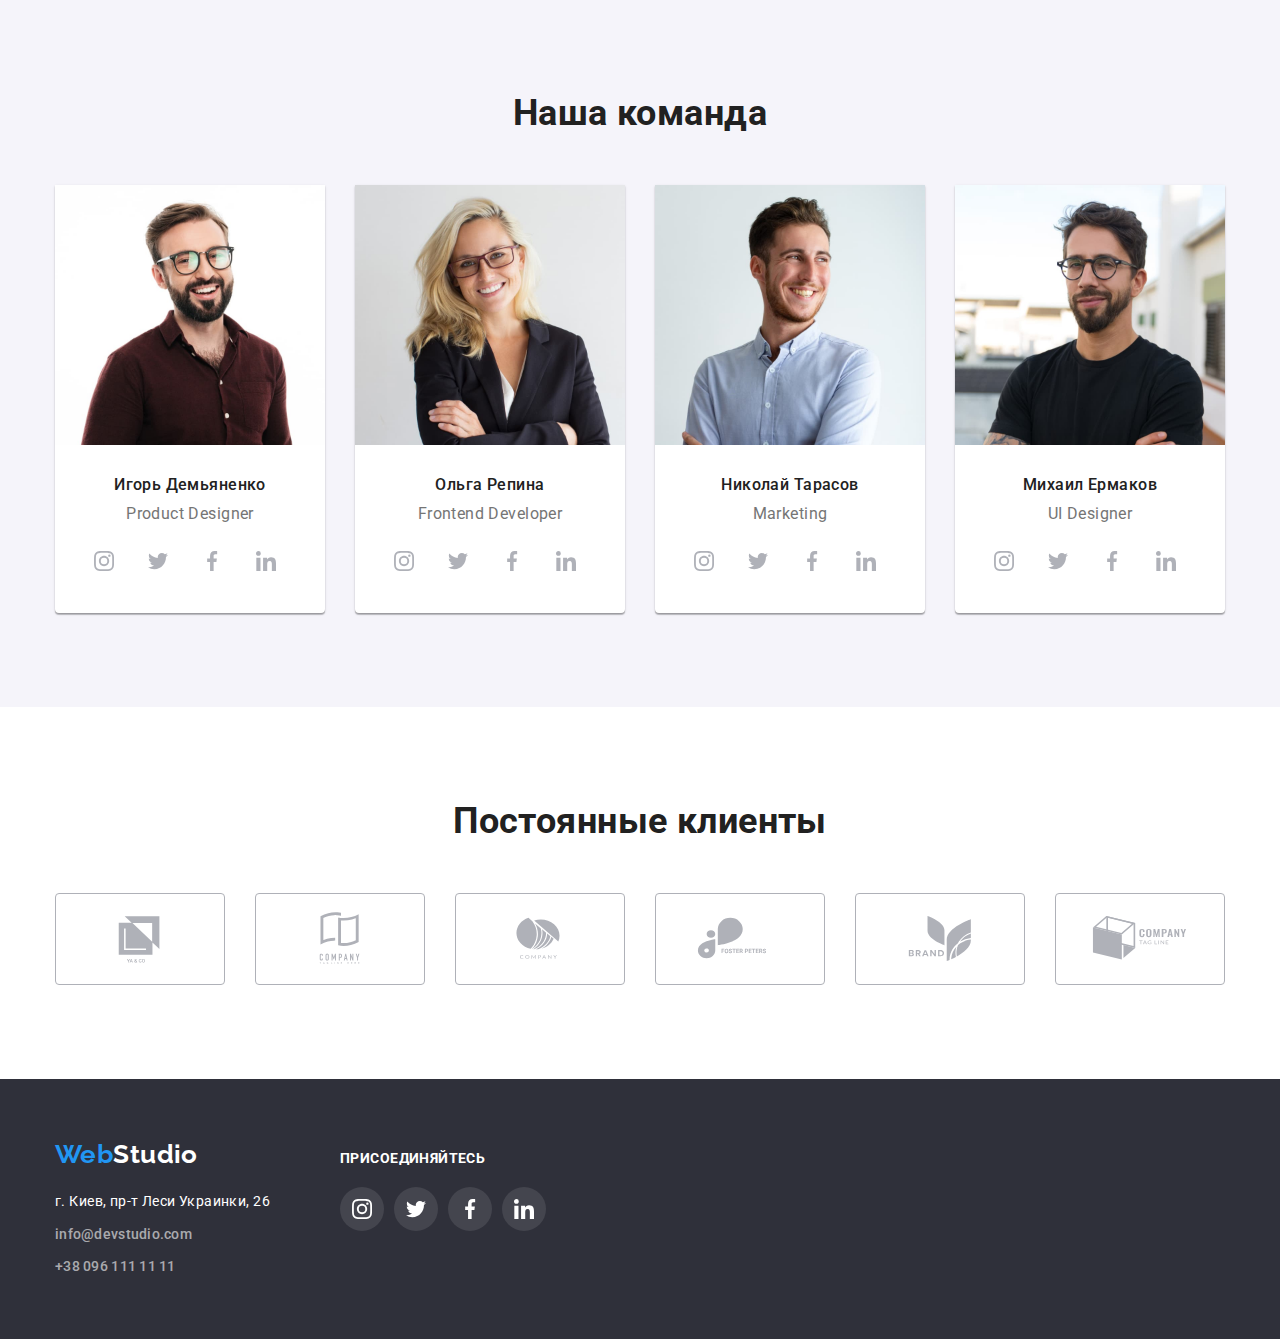
==== commit 17c1546f: "fix mistakes" ====
--- a/index.html
+++ b/index.html
@@ -458,7 +458,7 @@
             <ul class="list footer-all-icons">
               <li class="footer-icon">
                 <div class="footer-block">
-                  <a aria-label="instagram" href="">
+                  <a class="footer-link" aria-label="instagram" href="">
                     <svg class="icon-footer" width="20" height="20">
                       <use href="./images/sprite.svg#icon-instagram2"></use>
                     </svg>
@@ -468,7 +468,7 @@
 
               <li class="footer-icon">
                 <div class="footer-block">
-                  <a aria-label="instagram" href="">
+                  <a class="footer-link" aria-label="instagram" href="">
                     <svg class="icon-footer" width="20" height="20">
                       <use href="./images/sprite.svg#icon-twitter2"></use>
                     </svg>
@@ -478,7 +478,7 @@
 
               <li class="footer-icon">
                 <div class="footer-block">
-                  <a aria-label="facebook" href="">
+                  <a class="footer-link" aria-label="facebook" href="">
                     <svg class="icon-footer" width="20" height="20">
                       <use href="./images/sprite.svg#icon-facebook2"></use>
                     </svg>
@@ -488,7 +488,7 @@
 
               <li class="footer-icon">
                 <div class="footer-block">
-                  <a href="">
+                  <a class="footer-link" aria-label="linkedin" href="">
                     <svg class="icon-footer" width="20" height="20">
                       <use href="./images/sprite.svg#icon-linkedin2"></use>
                     </svg>
--- a/css/styles.css
+++ b/css/styles.css
@@ -36,7 +36,7 @@
 /* Свойства для корректного отображения картинок */
 img {
     display: block;
-    width: 100%;
+    max-width: 100%;
     height: auto;
 }
 
@@ -45,6 +45,7 @@
 address {
     font-style: inherit;
 }
+
 
 :root {
     --brand-color: #2196F3;
@@ -397,7 +398,7 @@
     margin-right: 10px;
 }
 
-.social-links {
+.team-link {
     display: flex;
     background-color: #ffffff;
     border-radius: 50%;
@@ -409,17 +410,12 @@
     color: #AFB1B8;
 }
 
-
-.team-link {
-    color: currentColor;
-}
-
 .icon-social {
     fill: currentColor;
 }
 
-.social-links:hover,
-.social-links:focus {
+.team-link:hover,
+.team-link:focus {
     background-color: var(--brand-color);
     color: #ffffff;
 }
@@ -521,7 +517,7 @@
     justify-content: center;
 }
 
-.footer-block {
+.footer-link {
     background-color: rgba(255, 255, 255, 0.1);
     border-radius: 50%;
     width: 44px;
@@ -540,8 +536,8 @@
     margin-right: 0;
 }
 
-.footer-block:hover,
-.footer-block:focus {
+.footer-link:hover,
+.footer-link:focus {
     background-color: var(--brand-color);
 }
 
@@ -589,6 +585,7 @@
 .portfolio .button:focus {
     background-color: var(--brand-color);
     color: var(--background-color);
+    box-shadow: 0px 3px 1px rgba(0, 0, 0, 0.1), 0px 1px 2px rgba(0, 0, 0, 0.08), 0px 2px 2px rgba(0, 0, 0, 0.12);
 }
 
 .portfolio .all {
@@ -613,10 +610,7 @@
     margin-right: 0;
 }
 
-.btn-container:hover,
-.btn-container:focus {
-    box-shadow: 0px 3px 1px rgba(0, 0, 0, 0.1), 0px 1px 2px rgba(0, 0, 0, 0.08), 0px 2px 2px rgba(0, 0, 0, 0.12);
-}
+
 
 /* Section porfolio works */
 .works-list {
